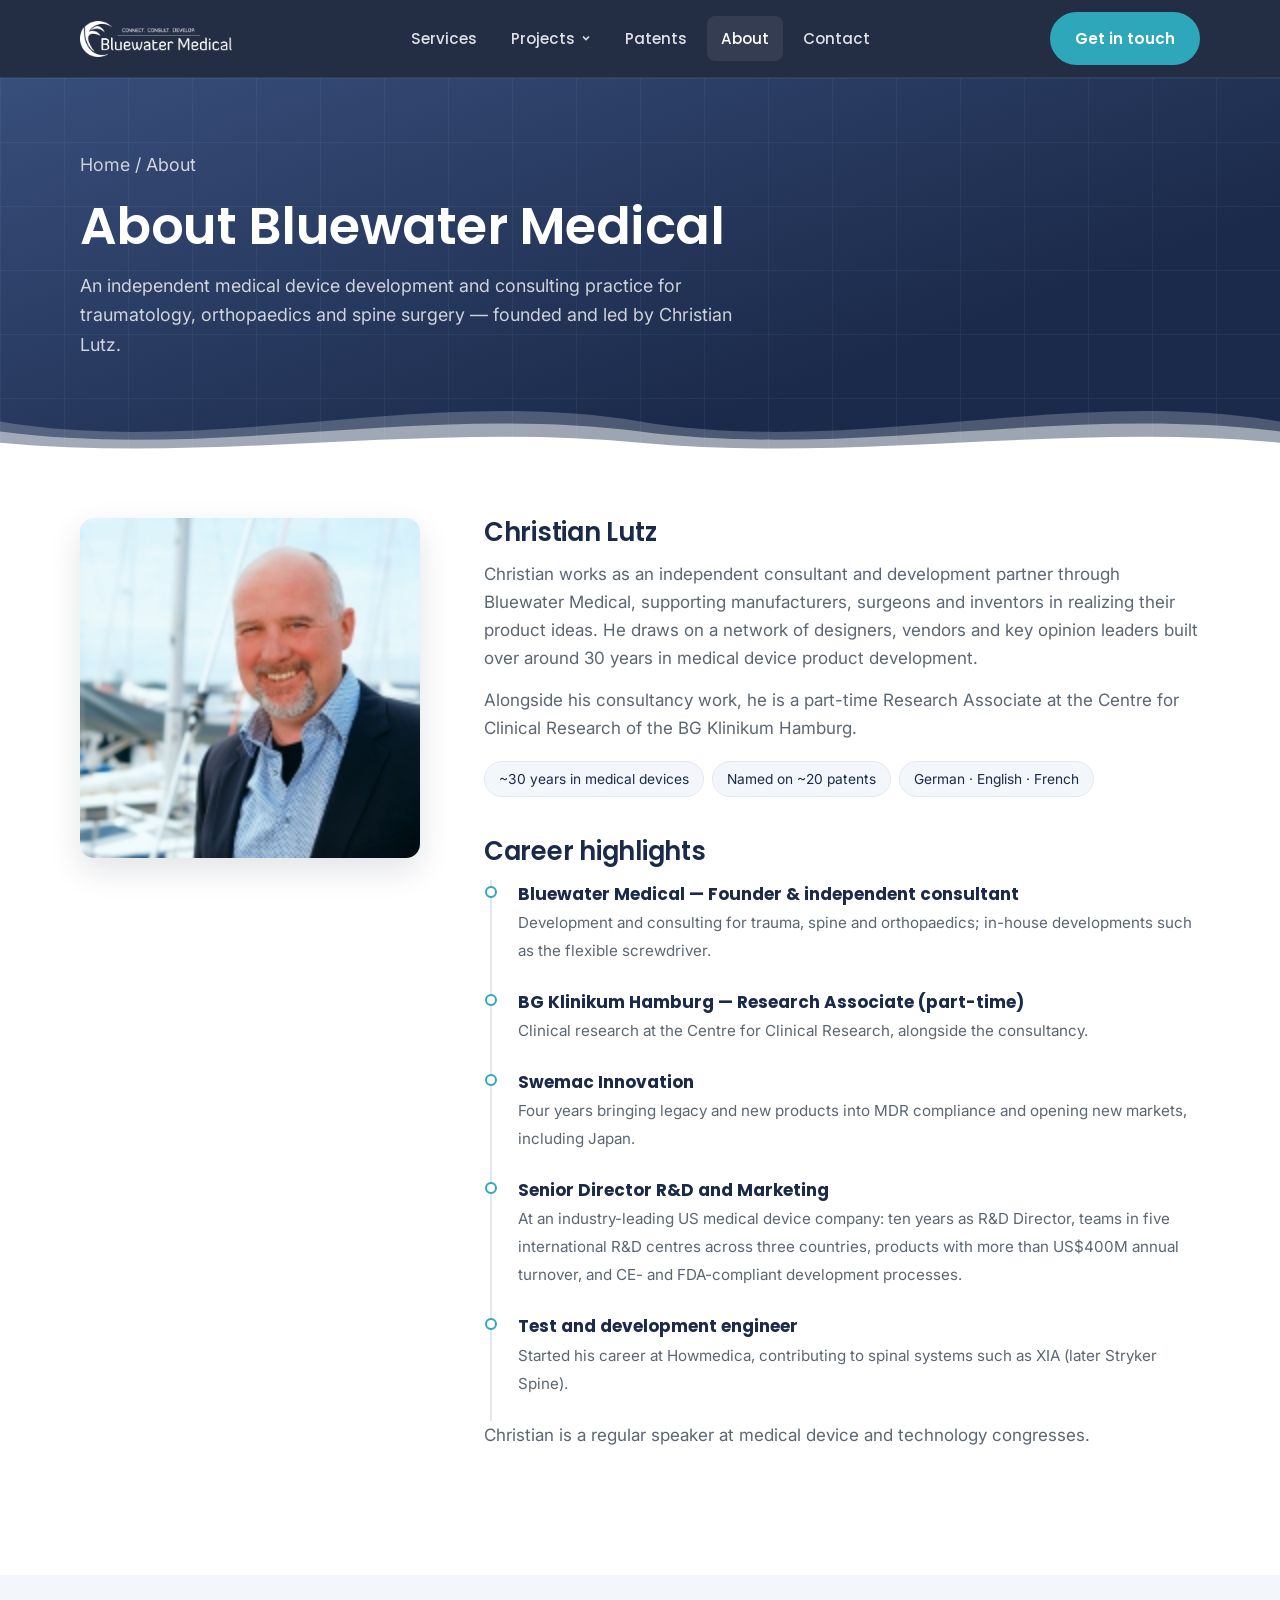
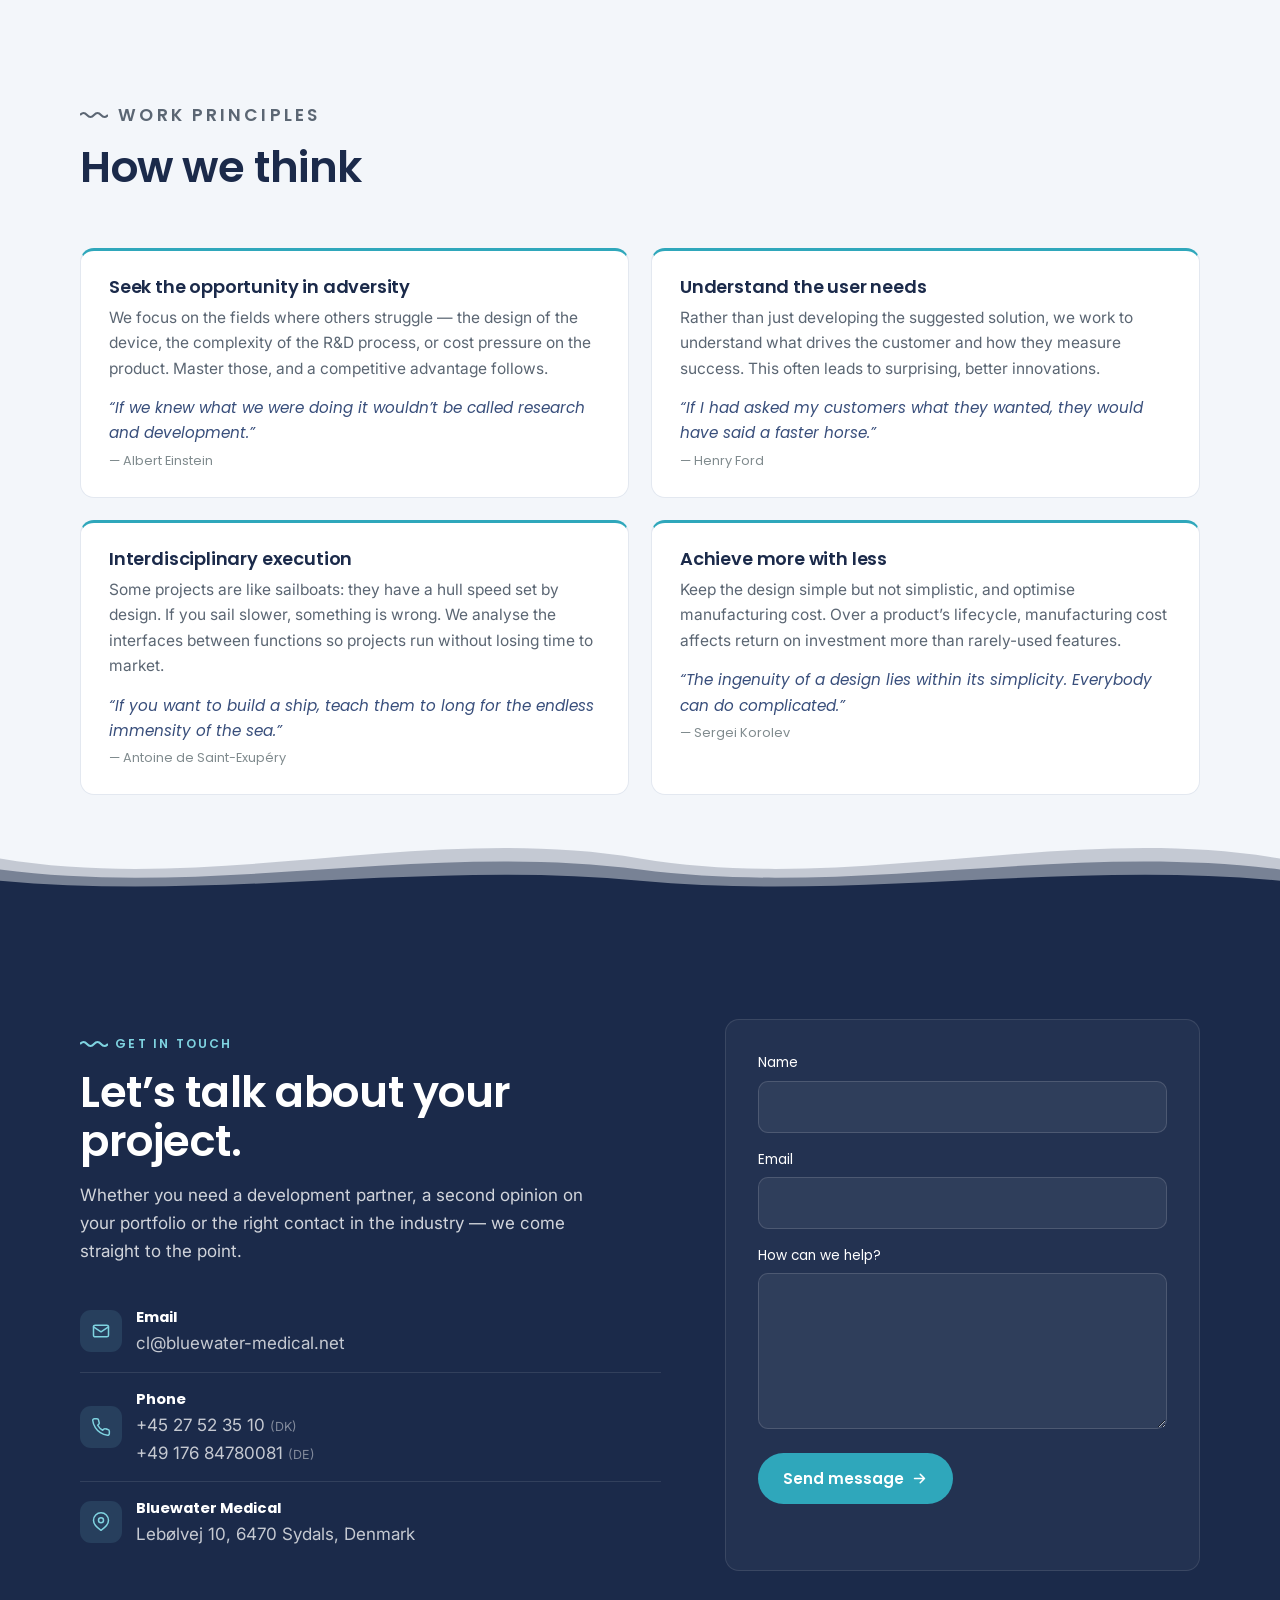
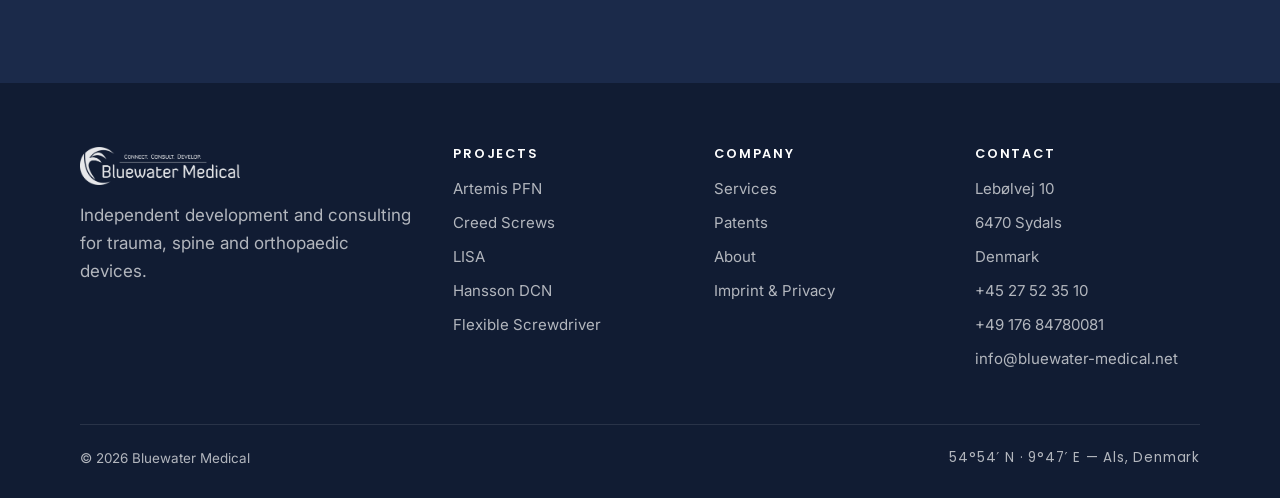
==== about/index.html @ d2732bc6 "Bluewater Medical redesign preview Co-Authored-By: Claude Opus 5.5 <noreply@anthropic.com>" ====
<!DOCTYPE html>
<html lang="en">
<head>
<meta name="robots" content="noindex, nofollow">
<meta charset="UTF-8">
<meta name="viewport" content="width=device-width, initial-scale=1">
<title>About | Bluewater Medical</title>
<meta name="description" content="About Bluewater Medical and founder Christian Lutz — around 30 years of medical device product development.">
<link rel="canonical" href="https://bluewater-medical.net/about/">
<meta property="og:title" content="About | Bluewater Medical">
<meta property="og:description" content="About Bluewater Medical and founder Christian Lutz — around 30 years of medical device product development.">
<meta property="og:type" content="website">
<link rel="icon" href="../assets/img/favicon.png" type="image/png">
<link rel="preconnect" href="https://fonts.googleapis.com">
<link rel="preconnect" href="https://fonts.gstatic.com" crossorigin>
<link href="https://fonts.googleapis.com/css2?family=Poppins:ital,wght@0,500;0,600;0,700;1,500&family=Inter:wght@400;500;600&display=swap" rel="stylesheet">
<link rel="stylesheet" href="../assets/css/styles.css">
</head>
<body>
<svg width="0" height="0" style="position:absolute" aria-hidden="true">
  <!-- Patent drawings are black ink on white paper: turn the paper transparent
       (alpha = 1 - brightness) and recolour the ink. -->
  <filter id="ink-light" color-interpolation-filters="sRGB"><feColorMatrix type="matrix" values="0 0 0 0 .86  0 0 0 0 .95  0 0 0 0 1  -.333 -.333 -.333 1 0"/></filter>
  <filter id="ink-navy" color-interpolation-filters="sRGB"><feColorMatrix type="matrix" values="0 0 0 0 .22  0 0 0 0 .31  0 0 0 0 .48  -.333 -.333 -.333 1 0"/></filter>
</svg>
<header class="site-header" id="siteHeader">
  <div class="container nav">
    <a class="brand" href="../index.html" aria-label="Bluewater Medical home"><img src="../assets/img/logo.png" alt="Bluewater Medical"></a>
    <ul class="nav-links" id="navLinks">
      <li><a href="../index.html#services">Services</a></li>
      <li class="has-dropdown"><a href="../index.html#projects">Projects <svg class="caret" viewBox="0 0 10 10" fill="none" stroke="currentColor" stroke-width="1.6"><path d="M2 3.5 5 6.5 8 3.5"/></svg></a><div class="dropdown"><a href="../projects/artemis-pfn/index.html"><b>Artemis PFN</b><span>GLW Medical</span></a><a href="../projects/creed-screws/index.html"><b>Creed Screws</b><span>GLW Medical</span></a><a href="../projects/lisa/index.html"><b>LISA</b><span>Backbone · Companion Spine</span></a><a href="../projects/hansson-dcn/index.html"><b>Hansson DCN</b><span>Swemac</span></a><a href="../projects/flexible-screwdriver/index.html"><b>Flexible Screwdriver</b><span>Bluewater Medical development</span></a></div></li>
      <li><a href="../patents/index.html">Patents</a></li>
      <li><a href="../about/index.html" class="active">About</a></li>
      <li><a href="../index.html#contact">Contact</a></li>
    </ul>
    <div class="nav-cta"><a class="btn btn--accent" href="../index.html#contact">Get in touch</a></div>
    <button class="nav-toggle" id="navToggle" aria-label="Toggle menu" aria-expanded="false"><span></span><span></span><span></span></button>
  </div>
</header>
<main>
<section class="page-hero">
  <div class="container">
    <p class="crumbs"><a href="../index.html">Home</a> / About</p>
    <h1>About Bluewater Medical</h1>
    <p>An independent medical device development and consulting practice for traumatology, orthopaedics and spine surgery — founded and led by Christian Lutz.</p>
  </div>
  <div class="waves waves--bottom" aria-hidden="true"><svg class="w1" viewBox="0 0 2880 100" preserveAspectRatio="none"><path fill="#fff" fill-opacity=".22" d="M0,45 C240,85 480,5 720,45 C960,85 1200,5 1440,45 C1680,85 1920,5 2160,45 C2400,85 2640,5 2880,45 L2880,100 L0,100 Z"/></svg><svg class="w2" viewBox="0 0 2880 100" preserveAspectRatio="none"><path fill="#fff" fill-opacity=".45" d="M0,45 C240,85 480,5 720,45 C960,85 1200,5 1440,45 C1680,85 1920,5 2160,45 C2400,85 2640,5 2880,45 L2880,100 L0,100 Z"/></svg><svg class="w3" viewBox="0 0 2880 100" preserveAspectRatio="none"><path fill="#fff" fill-opacity="1" d="M0,45 C240,85 480,5 720,45 C960,85 1200,5 1440,45 C1680,85 1920,5 2160,45 C2400,85 2640,5 2880,45 L2880,100 L0,100 Z"/></svg></div>
</section>
<section class="section" style="padding-top:48px">
  <div class="container about-grid">
    <div class="about-photo reveal"><img src="../assets/img/christian-lutz.jpg" alt="Christian Lutz"></div>
    <div class="reveal">
      <h2>Christian Lutz</h2>
      <p>Christian works as an independent consultant and development partner through Bluewater Medical, supporting manufacturers, surgeons and inventors in realizing their product ideas. He draws on a network of designers, vendors and key opinion leaders built over around 30 years in medical device product development.</p>
      <p>Alongside his consultancy work, he is a part-time Research Associate at the Centre for Clinical Research of the BG Klinikum Hamburg.</p>
      <ul class="facts"><li>~30 years in medical devices</li><li>Named on ~20 patents</li><li>German · English · French</li></ul>

      <h2>Career highlights</h2>
      <ul class="timeline">
        <li><b>Bluewater Medical — Founder &amp; independent consultant</b><span>Development and consulting for trauma, spine and orthopaedics; in-house developments such as the flexible screwdriver.</span></li>
        <li><b>BG Klinikum Hamburg — Research Associate (part-time)</b><span>Clinical research at the Centre for Clinical Research, alongside the consultancy.</span></li>
        <li><b>Swemac Innovation</b><span>Four years bringing legacy and new products into MDR compliance and opening new markets, including Japan.</span></li>
        <li><b>Senior Director R&amp;D and Marketing</b><span>At an industry-leading US medical device company: ten years as R&amp;D Director, teams in five international R&amp;D centres across three countries, products with more than US$400M annual turnover, and CE- and FDA-compliant development processes.</span></li>
        <li><b>Test and development engineer</b><span>Started his career at Howmedica, contributing to spinal systems such as XIA (later Stryker Spine).</span></li>
      </ul>
      <p>Christian is a regular speaker at medical device and technology congresses.</p>
    </div>
  </div>
</section>
<section class="section section--mist">
  <div class="container">
    <div class="section-head reveal">
      <p class="eyebrow">Work principles</p>
      <h2>How we think</h2>
    </div>
    <div class="principles"><article class="principle reveal"><h3>Seek the opportunity in adversity</h3><p>We focus on the fields where others struggle — the design of the device, the complexity of the R&amp;D process, or cost pressure on the product. Master those, and a competitive advantage follows.</p><blockquote>“If we knew what we were doing it wouldn’t be called research and development.”<cite>— Albert Einstein</cite></blockquote></article><article class="principle reveal"><h3>Understand the user needs</h3><p>Rather than just developing the suggested solution, we work to understand what drives the customer and how they measure success. This often leads to surprising, better innovations.</p><blockquote>“If I had asked my customers what they wanted, they would have said a faster horse.”<cite>— Henry Ford</cite></blockquote></article><article class="principle reveal"><h3>Interdisciplinary execution</h3><p>Some projects are like sailboats: they have a hull speed set by design. If you sail slower, something is wrong. We analyse the interfaces between functions so projects run without losing time to market.</p><blockquote>“If you want to build a ship, teach them to long for the endless immensity of the sea.”<cite>— Antoine de Saint-Exupéry</cite></blockquote></article><article class="principle reveal"><h3>Achieve more with less</h3><p>Keep the design simple but not simplistic, and optimise manufacturing cost. Over a product’s lifecycle, manufacturing cost affects return on investment more than rarely-used features.</p><blockquote>“The ingenuity of a design lies within its simplicity. Everybody can do complicated.”<cite>— Sergei Korolev</cite></blockquote></article></div>
  </div>
</section>
<section class="section section--dark" id="contact">
  <div class="waves waves--top" aria-hidden="true"><svg class="w1" viewBox="0 0 2880 100" preserveAspectRatio="none"><path fill="#1b2a4a" fill-opacity=".22" d="M0,45 C240,85 480,5 720,45 C960,85 1200,5 1440,45 C1680,85 1920,5 2160,45 C2400,85 2640,5 2880,45 L2880,100 L0,100 Z"/></svg><svg class="w2" viewBox="0 0 2880 100" preserveAspectRatio="none"><path fill="#1b2a4a" fill-opacity=".45" d="M0,45 C240,85 480,5 720,45 C960,85 1200,5 1440,45 C1680,85 1920,5 2160,45 C2400,85 2640,5 2880,45 L2880,100 L0,100 Z"/></svg><svg class="w3" viewBox="0 0 2880 100" preserveAspectRatio="none"><path fill="#1b2a4a" fill-opacity="1" d="M0,45 C240,85 480,5 720,45 C960,85 1200,5 1440,45 C1680,85 1920,5 2160,45 C2400,85 2640,5 2880,45 L2880,100 L0,100 Z"/></svg></div>
  <div class="container contact-band">
    <div class="reveal">
      <p class="eyebrow" style="color:var(--aqua-300)">Get in touch</p>
      <h2 style="font-size:clamp(1.9rem,3.4vw,2.7rem)">Let’s talk about your project.</h2>
      <p style="margin:16px 0 26px;max-width:520px">Whether you need a development partner, a second opinion on your portfolio or the right contact in the industry — we come straight to the point.</p>
      <ul class="contact-list">
        <li><span class="ic"><svg viewBox="0 0 24 24" fill="none" stroke="currentColor" stroke-width="1.8" stroke-linecap="round" stroke-linejoin="round"><rect x="3" y="5" width="18" height="14" rx="2"/><path d="m3 7 9 6 9-6"/></svg></span><div><b>Email</b><a href="mailto:cl@bluewater-medical.net">cl@bluewater-medical.net</a></div></li>
        <li><span class="ic"><svg viewBox="0 0 24 24" fill="none" stroke="currentColor" stroke-width="1.8" stroke-linecap="round" stroke-linejoin="round"><path d="M22 16.9v3a2 2 0 0 1-2.2 2 19.8 19.8 0 0 1-8.6-3.1 19.5 19.5 0 0 1-6-6A19.8 19.8 0 0 1 2.1 4.2 2 2 0 0 1 4.1 2h3a2 2 0 0 1 2 1.7c.1 1 .4 1.9.7 2.8a2 2 0 0 1-.5 2.1L8 9.9a16 16 0 0 0 6 6l1.3-1.3a2 2 0 0 1 2.1-.4c.9.3 1.8.6 2.8.7a2 2 0 0 1 1.7 2z"/></svg></span><div><b>Phone</b><a href="tel:+4527523510">+45 27 52 35 10</a> <small>(DK)</small><br><a href="tel:+4917684780081">+49 176 84780081</a> <small>(DE)</small></div></li>
        <li><span class="ic"><svg viewBox="0 0 24 24" fill="none" stroke="currentColor" stroke-width="1.8" stroke-linecap="round" stroke-linejoin="round"><path d="M21 10c0 6-9 12-9 12s-9-6-9-12a9 9 0 0 1 18 0z"/><circle cx="12" cy="10" r="3"/></svg></span><div><b>Bluewater Medical</b><span>Lebølvej 10, 6470 Sydals, Denmark</span></div></li>
      </ul>
    </div>
    <form class="contact-form reveal" action="../contact.php" method="post" data-contact-form>
      <div class="field"><label for="cf-name">Name</label><input id="cf-name" name="name" type="text" autocomplete="name" maxlength="100" required></div>
      <div class="field"><label for="cf-email">Email</label><input id="cf-email" name="email" type="email" autocomplete="email" required></div>
      <div class="field"><label for="cf-msg">How can we help?</label><textarea id="cf-msg" name="message" rows="5" maxlength="5000" required></textarea></div>
      <div class="hp" aria-hidden="true"><label for="cf-web">Website</label><input id="cf-web" name="website" type="text" tabindex="-1" autocomplete="off"></div>
      <button class="btn btn--accent" type="submit">Send message <svg viewBox="0 0 24 24" fill="none" stroke="currentColor" stroke-width="2.2" stroke-linecap="round" stroke-linejoin="round"><path d="M5 12h14M13 6l6 6-6 6"/></svg></button>
      <p class="form-status" role="status" aria-live="polite"></p>
    </form>
  </div>
</section>
</main>
<footer class="site-footer">
  <div class="container">
    <div class="footer-grid">
      <div><img src="../assets/img/logo.png" alt="Bluewater Medical"><p>Independent development and consulting for trauma, spine and orthopaedic devices.</p></div>
      <div><h4>Projects</h4><ul><li><a href="../projects/artemis-pfn/index.html">Artemis PFN</a></li><li><a href="../projects/creed-screws/index.html">Creed Screws</a></li><li><a href="../projects/lisa/index.html">LISA</a></li><li><a href="../projects/hansson-dcn/index.html">Hansson DCN</a></li><li><a href="../projects/flexible-screwdriver/index.html">Flexible Screwdriver</a></li></ul></div>
      <div><h4>Company</h4><ul><li><a href="../index.html#services">Services</a></li><li><a href="../patents/index.html">Patents</a></li><li><a href="../about/index.html">About</a></li><li><a href="../imprint/index.html">Imprint &amp; Privacy</a></li></ul></div>
      <div><h4>Contact</h4><ul><li>Lebølvej 10</li><li>6470 Sydals</li><li>Denmark</li><li><a href="tel:+4527523510">+45 27 52 35 10</a></li><li><a href="tel:+4917684780081">+49 176 84780081</a></li><li><a href="mailto:info@bluewater-medical.net">info@bluewater-medical.net</a></li></ul></div>
    </div>
    <div class="footer-bottom"><span>© <span class="js-year">2026</span> Bluewater Medical</span><span class="coords">54°54′ N · 9°47′ E — Als, Denmark</span></div>
  </div>
</footer>
<script src="../assets/js/main.js"></script>
</body>
</html>
---- assets/css/styles.css ----
/* ==========================================================================
   Bluewater Medical — stylesheet
   Brand navy #384e7b + slate #808b8e (from the logo), maritime aqua accent.
   Patent drawings are shown "blueprint" style (white lines on navy grid).
   ========================================================================== */

:root {
  --navy:     #384e7b;
  --navy-700: #2d3f66;
  --navy-800: #22325a;
  --navy-900: #1b2a4a;
  --navy-950: #111c33;
  --aqua:     #2fa7bb;
  --aqua-300: #7fd3e0;
  --slate:    #808b8e;
  --ink:      #16202e;
  --muted:    #5b6673;
  --line:     #e3e8f0;
  --mist:     #f3f6fa;
  --white:    #fff;

  --font-display: "Poppins", "Segoe UI", system-ui, sans-serif;
  --font-text:    "Inter", "Segoe UI", system-ui, sans-serif;

  --maxw: 1200px;
  --gutter: clamp(16px, 4vw, 40px);
  --header-h: 78px;
  --radius: 14px;
  --shadow-sm: 0 1px 2px rgba(17,28,51,.06), 0 2px 8px rgba(17,28,51,.05);
  --shadow:    0 12px 32px rgba(17,28,51,.12);
  --ease: cubic-bezier(.22,.61,.36,1);
}

/* ------------------------------------------------------------------ base */
*, *::before, *::after { box-sizing: border-box; }
* { margin: 0; }
html { scroll-behavior: smooth; scroll-padding-top: var(--header-h); -webkit-text-size-adjust: 100%; }
body { font-family: var(--font-text); color: var(--ink); background: var(--white); line-height: 1.65; font-size: 17px; -webkit-font-smoothing: antialiased; }
img { max-width: 100%; display: block; }
a { color: var(--navy); text-decoration: none; }
h1, h2, h3, h4 { font-family: var(--font-display); line-height: 1.12; font-weight: 600; color: var(--navy-900); letter-spacing: -.01em; }
ul { padding: 0; list-style: none; }
:focus-visible { outline: 3px solid var(--aqua); outline-offset: 2px; border-radius: 6px; }

.container { width: 100%; max-width: var(--maxw); margin-inline: auto; padding-inline: var(--gutter); }
.section { padding: clamp(64px, 9vw, 112px) 0; }
.section--mist { background: var(--mist); }
.section--dark { position: relative; background: var(--navy-900); color: rgba(255,255,255,.8); }
.section--dark h2, .section--dark h3 { color: #fff; }
.eyebrow { font-family: var(--font-display); font-weight: 600; font-size: .76rem; letter-spacing: .18em; text-transform: uppercase; color: var(--aqua); display: inline-flex; align-items: center; gap: .6em; margin-bottom: 14px; }
.eyebrow::before { /* small wave mark */
  content: ""; width: 28px; height: 8px; background: currentColor;
  -webkit-mask: url("data:image/svg+xml,%3Csvg xmlns='http://www.w3.org/2000/svg' viewBox='0 0 28 8'%3E%3Cpath d='M0 4 Q3.5 0 7 4 T14 4 T21 4 T28 4' fill='none' stroke='black' stroke-width='2'/%3E%3C/svg%3E") no-repeat center / contain;
          mask: url("data:image/svg+xml,%3Csvg xmlns='http://www.w3.org/2000/svg' viewBox='0 0 28 8'%3E%3Cpath d='M0 4 Q3.5 0 7 4 T14 4 T21 4 T28 4' fill='none' stroke='black' stroke-width='2'/%3E%3C/svg%3E") no-repeat center / contain;
}
.section-head { max-width: 720px; margin-bottom: clamp(32px, 5vw, 56px); }
.section-head h2 { font-size: clamp(1.9rem, 3.4vw, 2.7rem); }
.section-head p { color: var(--muted); font-size: 1.08rem; margin-top: 14px; }
.section--dark .section-head p { color: rgba(255,255,255,.72); }
.center { text-align: center; margin-inline: auto; }
.center .eyebrow { justify-content: center; }

/* --------------------------------------------------------------- buttons */
.btn { display: inline-flex; align-items: center; gap: .5em; font-family: var(--font-display); font-weight: 600; font-size: .95rem; padding: 13px 24px; border-radius: 999px; border: 1.5px solid transparent; background: var(--navy); color: #fff; cursor: pointer; transition: transform .25s var(--ease), box-shadow .25s var(--ease), background .25s, border-color .25s, color .25s; white-space: nowrap; }
.btn:hover { transform: translateY(-2px); box-shadow: var(--shadow); }
.btn svg { width: 17px; height: 17px; }
.btn--accent { background: var(--aqua); }
.btn--ghost { background: transparent; border-color: rgba(255,255,255,.45); }
.btn--ghost:hover { background: rgba(255,255,255,.1); border-color: #fff; }
.btn--outline { background: transparent; color: var(--navy); border-color: var(--navy); }
.btn--outline:hover { background: var(--navy); color: #fff; }
.link-arrow { font-family: var(--font-display); font-weight: 600; display: inline-flex; align-items: center; gap: .4em; color: var(--aqua); }
.link-arrow::after { content: "→"; transition: transform .25s var(--ease); }
.link-arrow:hover::after { transform: translateX(4px); }

/* ---------------------------------------------------------------- header */
.site-header { position: fixed; inset: 0 0 auto 0; z-index: 50; height: var(--header-h); background: rgba(17,28,51,.92); backdrop-filter: blur(12px); border-bottom: 1px solid rgba(255,255,255,.08); }
.nav { height: 100%; display: flex; align-items: center; justify-content: space-between; gap: 24px; }
.brand img { height: 36px; width: auto; filter: brightness(0) invert(1); }
.nav-links { display: flex; align-items: center; gap: 6px; }
.nav-links > li { position: relative; }
.nav-links > li > a { display: inline-flex; align-items: center; gap: 6px; padding: 10px 14px; font-family: var(--font-display); font-weight: 500; font-size: .95rem; color: rgba(255,255,255,.86); border-radius: 8px; transition: color .2s, background .2s; }
.nav-links > li > a:hover, .nav-links > li > a.active { color: #fff; background: rgba(255,255,255,.08); }
.nav-links .caret { width: 10px; height: 10px; transition: transform .2s; }
.dropdown { position: absolute; top: calc(100% + 8px); left: 0; min-width: 300px; background: #fff; border-radius: 12px; box-shadow: var(--shadow); padding: 8px; opacity: 0; visibility: hidden; transform: translateY(6px); transition: .2s var(--ease); }
.has-dropdown:hover .dropdown, .has-dropdown:focus-within .dropdown { opacity: 1; visibility: visible; transform: none; }
.has-dropdown:hover .caret { transform: rotate(180deg); }
.dropdown a { display: block; padding: 10px 14px; border-radius: 8px; color: var(--navy-900); }
.dropdown a:hover { background: var(--mist); }
.dropdown a b { display: block; font-family: var(--font-display); font-weight: 600; font-size: .95rem; }
.dropdown a span { font-size: .8rem; color: var(--slate); }
.nav-toggle { display: none; background: none; border: 0; padding: 8px; cursor: pointer; }
.nav-toggle span { display: block; width: 24px; height: 2px; background: #fff; margin: 5px 0; border-radius: 2px; }
main { padding-top: var(--header-h); }

/* ------------------------------------------------------- blueprint figure */
.blueprint {
  position: relative; border-radius: var(--radius); overflow: hidden;
  background-color: var(--navy-900);
  background-image:
    linear-gradient(rgba(127,211,224,.09) 1px, transparent 1px),
    linear-gradient(90deg, rgba(127,211,224,.09) 1px, transparent 1px),
    linear-gradient(rgba(127,211,224,.04) 1px, transparent 1px),
    linear-gradient(90deg, rgba(127,211,224,.04) 1px, transparent 1px);
  background-size: 60px 60px, 60px 60px, 12px 12px, 12px 12px;
  display: grid; place-items: center; padding: 36px;
  border: 1px solid rgba(127,211,224,.18);
}
.blueprint img { width: 100%; max-height: 260px; object-fit: contain; filter: url(#ink-light); }
.blueprint figcaption { position: absolute; left: 18px; bottom: 14px; right: 18px; font-family: var(--font-display); font-size: .74rem; letter-spacing: .08em; text-transform: uppercase; color: var(--aqua-300); display: flex; justify-content: space-between; gap: 10px; }
.blueprint figcaption span:last-child { color: rgba(255,255,255,.5); }
.blueprint--light { background-color: #fff; background-image: linear-gradient(rgba(56,78,123,.07) 1px, transparent 1px), linear-gradient(90deg, rgba(56,78,123,.07) 1px, transparent 1px); background-size: 24px 24px; border-color: var(--line); }
.blueprint--light img { filter: url(#ink-navy); }
.blueprint--light figcaption { color: var(--navy); }
.blueprint--light figcaption span:last-child { color: var(--slate); }

/* ------------------------------------------------------------------- hero */
.hero { position: relative; overflow: hidden; color: #fff; background: radial-gradient(900px 500px at 85% 10%, rgba(47,167,187,.35), transparent 60%), linear-gradient(160deg, var(--navy) 0%, var(--navy-900) 60%, var(--navy-950) 100%); }
.hero::before { content: ""; position: absolute; inset: 0; background-image: linear-gradient(rgba(127,211,224,.07) 1px, transparent 1px), linear-gradient(90deg, rgba(127,211,224,.07) 1px, transparent 1px); background-size: 64px 64px; mask-image: linear-gradient(100deg, transparent 20%, #000 75%); }
.hero-grid { position: relative; z-index: 2; display: grid; grid-template-columns: 1.1fr .9fr; gap: 40px; align-items: center; min-height: min(72vh, 660px); padding-block: 56px 110px; }
.hero h1 { color: #fff; font-size: clamp(2.3rem, 5vw, 3.9rem); font-weight: 700; line-height: 1.06; }
.hero h1 em { font-style: normal; color: var(--aqua-300); }
.hero p.lead { margin-top: 22px; font-size: clamp(1.08rem, 1.7vw, 1.25rem); color: rgba(255,255,255,.8); max-width: 560px; }
.hero-actions { margin-top: 34px; display: flex; flex-wrap: wrap; gap: 12px; }
.hero-focus { margin-top: 44px; display: flex; flex-wrap: wrap; gap: 10px; }
.hero-focus li { font-family: var(--font-display); font-size: .82rem; letter-spacing: .06em; padding: 7px 14px; border: 1px solid rgba(255,255,255,.22); border-radius: 999px; color: rgba(255,255,255,.85); }
/* hero "drawing sheet": one large figure over two small ones, no overlap */
.hero-sheet { display: grid; grid-template-columns: 1fr 1fr; gap: 14px; }
.hero-sheet .blueprint { background-color: rgba(17,28,51,.55); padding: 22px 22px 44px; aspect-ratio: 4 / 3; }
.hero-sheet .blueprint:first-child { grid-column: 1 / -1; aspect-ratio: 16 / 8; }
.hero-sheet .blueprint img { position: absolute; top: 18px; left: 18px; width: calc(100% - 36px); height: calc(100% - 56px); max-height: none; object-fit: contain; }
.hero-sheet .blueprint figcaption { font-size: .66rem; }

/* animated waves: three layers drifting at different speeds */
.waves { position: absolute; left: 0; right: 0; height: 90px; overflow: hidden; pointer-events: none; z-index: 3; }
.waves--bottom { bottom: -1px; }
.waves--top { top: -89px; }
.waves svg { position: absolute; left: 0; bottom: 0; width: 200%; animation: wave-drift linear infinite; }
.waves .w1 { height: 100%; animation-duration: 28s; }
.waves .w2 { height: 78%; animation-duration: 19s; animation-direction: reverse; }
.waves .w3 { height: 56%; animation-duration: 13s; }
@keyframes wave-drift { from { transform: translateX(0); } to { transform: translateX(-50%); } }

/* page hero (subpages) */
.page-hero { position: relative; color: #fff; background: linear-gradient(160deg, var(--navy) 0%, var(--navy-900) 70%); overflow: hidden; }
.page-hero::before { content: ""; position: absolute; inset: 0; background-image: linear-gradient(rgba(127,211,224,.07) 1px, transparent 1px), linear-gradient(90deg, rgba(127,211,224,.07) 1px, transparent 1px); background-size: 64px 64px; }
.page-hero .container { position: relative; z-index: 2; padding-top: 56px; padding-bottom: 110px; }
.page-hero h1 { color: #fff; font-size: clamp(2rem, 4.4vw, 3.2rem); max-width: 820px; }
.page-hero p { color: rgba(255,255,255,.78); font-size: 1.12rem; max-width: 680px; margin-top: 16px; }
.crumbs { font-size: .85rem; color: rgba(255,255,255,.6); margin-bottom: 18px; }
.crumbs a { color: rgba(255,255,255,.75); }
.crumbs a:hover { color: #fff; }
.tag { display: inline-block; font-family: var(--font-display); font-weight: 600; font-size: .72rem; letter-spacing: .1em; text-transform: uppercase; color: var(--aqua); background: rgba(47,167,187,.12); padding: 5px 11px; border-radius: 999px; margin-bottom: 14px; }
.page-hero .tag { color: var(--aqua-300); background: rgba(127,211,224,.12); }

/* --------------------------------------------------------------- services */
.services { display: grid; grid-template-columns: repeat(3, 1fr); gap: 0; border: 1px solid var(--line); border-radius: var(--radius); overflow: hidden; background: #fff; }
.service { padding: 36px 32px; border-right: 1px solid var(--line); }
.service:last-child { border-right: 0; }
.service .num { font-family: var(--font-display); font-weight: 600; color: var(--aqua); font-size: .85rem; letter-spacing: .1em; }
.service h3 { font-size: 1.35rem; margin: 10px 0; }
.service p { color: var(--muted); font-size: .98rem; }

/* ------------------------------------------------------- project bands */
.band { padding: clamp(56px, 8vw, 96px) 0; }
.band:nth-child(even) { background: var(--mist); }
.band-grid { display: grid; grid-template-columns: 1fr 1fr; gap: clamp(32px, 6vw, 80px); align-items: center; }
.band:nth-child(even) .band-grid > :last-child { order: -1; }
.band h2 { font-size: clamp(1.7rem, 3vw, 2.4rem); margin-bottom: 14px; }
.band p { color: var(--muted); margin-bottom: 18px; }
.band ul.ticks { margin: 0 0 26px; }
.band .blueprint { aspect-ratio: 4 / 3; }

ul.ticks { display: grid; gap: 10px; }
ul.ticks li { position: relative; padding-left: 28px; }
ul.ticks li::before { content: ""; position: absolute; left: 2px; top: .45em; width: 13px; height: 7px; border-left: 2px solid var(--aqua); border-bottom: 2px solid var(--aqua); transform: rotate(-45deg); }

/* ------------------------------------------------------------- quote band */
.quote-band { position: relative; text-align: center; }
.quote-band blockquote { font-family: var(--font-display); font-weight: 500; font-size: clamp(1.4rem, 2.8vw, 2.1rem); line-height: 1.35; color: #fff; max-width: 880px; margin-inline: auto; }
.quote-band cite { display: block; margin-top: 18px; font-style: normal; color: var(--aqua-300); font-family: var(--font-display); letter-spacing: .06em; font-size: .9rem; }

/* ---------------------------------------------------------------- patents */
.patent-teaser { display: grid; grid-template-columns: repeat(4, 1fr); gap: 16px; }
.patent-teaser .blueprint { aspect-ratio: 1; padding: 22px 22px 44px; }
.patent-teaser .blueprint img { max-height: 150px; }
.field-group { margin-bottom: 56px; }
.field-group > h2 { font-size: 1.5rem; margin-bottom: 22px; display: flex; align-items: center; gap: 14px; }
.field-group > h2::after { content: ""; flex: 1; height: 1px; background: var(--line); }
.patent-list { display: grid; grid-template-columns: repeat(2, 1fr); gap: 22px; }
.patent-card { display: grid; grid-template-columns: 220px 1fr; background: #fff; border: 1px solid var(--line); border-radius: var(--radius); overflow: hidden; box-shadow: var(--shadow-sm); }
.patent-card .blueprint { border-radius: 0; border: 0; padding: 18px; }
.patent-card .blueprint img { max-height: 150px; }
.patent-card .body { padding: 22px 24px; }
.patent-card .no { font-family: var(--font-display); font-size: .78rem; letter-spacing: .06em; color: var(--aqua); font-weight: 600; }
.patent-card h3 { font-size: 1.08rem; margin: 6px 0 8px; }
.patent-card p { color: var(--muted); font-size: .93rem; }
.patent-card--text { grid-template-columns: 1fr; }

/* ------------------------------------------------------------ project page */
.detail-grid { display: grid; grid-template-columns: 1.15fr .85fr; gap: clamp(32px, 5vw, 64px); align-items: start; }
.detail-grid h2 { font-size: 1.6rem; margin: 0 0 14px; }
.detail-grid h2:not(:first-child) { margin-top: 40px; }
.detail-grid p { color: var(--muted); margin-bottom: 14px; }
.aside-card { background: #fff; border: 1px solid var(--line); border-radius: var(--radius); padding: 26px; box-shadow: var(--shadow-sm); margin-top: 22px; }
.aside-card h3 { font-size: 1rem; margin-bottom: 10px; }
.aside-card p { font-size: .93rem; color: var(--muted); margin-bottom: 14px; }
.sticky { position: sticky; top: calc(var(--header-h) + 24px); }
.pager { display: flex; justify-content: space-between; gap: 16px; border-top: 1px solid var(--line); margin-top: 56px; padding-top: 28px; }
.pager a { font-family: var(--font-display); font-weight: 600; }
.pager small { display: block; font-family: var(--font-text); font-weight: 400; color: var(--slate); font-size: .8rem; }

/* ---------------------------------------------------------------- about */
.about-grid { display: grid; grid-template-columns: 340px 1fr; gap: clamp(32px, 5vw, 64px); align-items: start; }
.about-photo img { border-radius: var(--radius); box-shadow: var(--shadow); width: 100%; }
.about-grid h2 { font-size: 1.6rem; margin: 0 0 14px; }
.about-grid h2:not(:first-child) { margin-top: 40px; }
.about-grid p { color: var(--muted); margin-bottom: 14px; }
.timeline { border-left: 2px solid var(--line); margin-left: 6px; }
.timeline li { position: relative; padding: 0 0 24px 26px; }
.timeline li::before { content: ""; position: absolute; left: -7px; top: 6px; width: 12px; height: 12px; border-radius: 50%; background: #fff; border: 2px solid var(--aqua); }
.timeline b { font-family: var(--font-display); color: var(--navy-900); display: block; }
.timeline span { color: var(--muted); font-size: .95rem; }
.facts { display: flex; flex-wrap: wrap; gap: 8px; margin-top: 18px; }
.facts li { background: var(--mist); border: 1px solid var(--line); border-radius: 999px; padding: 6px 14px; font-size: .86rem; color: var(--navy-900); }
.principles { display: grid; grid-template-columns: repeat(2, 1fr); gap: 22px; }
.principle { background: #fff; border: 1px solid var(--line); border-top: 3px solid var(--aqua); border-radius: var(--radius); padding: 26px 28px; }
.principle h3 { font-size: 1.12rem; margin-bottom: 8px; }
.principle p { color: var(--muted); font-size: .97rem; }
.principle blockquote { margin-top: 14px; font-family: var(--font-display); font-style: italic; color: var(--navy); font-size: .95rem; }
.principle cite { display: block; font-style: normal; color: var(--slate); font-size: .8rem; margin-top: 4px; }

/* -------------------------------------------------------------- about teaser */
.teaser { display: grid; grid-template-columns: 280px 1fr; gap: clamp(28px, 5vw, 56px); align-items: center; }
.teaser img { border-radius: var(--radius); box-shadow: var(--shadow); }
.teaser h2 { font-size: clamp(1.6rem, 3vw, 2.2rem); margin-bottom: 14px; }
.teaser p { color: var(--muted); margin-bottom: 20px; }

/* --------------------------------------------------------------- contact */
.contact-band { display: grid; grid-template-columns: 1.1fr .9fr; gap: clamp(32px, 5vw, 64px); align-items: center; }
.contact-list li { display: flex; gap: 14px; align-items: center; padding: 14px 0; border-bottom: 1px solid rgba(255,255,255,.1); }
.contact-list li:last-child { border-bottom: 0; }
.contact-list .ic { flex: 0 0 42px; height: 42px; border-radius: 11px; display: grid; place-items: center; background: rgba(127,211,224,.12); color: var(--aqua-300); }
.contact-list .ic svg { width: 20px; height: 20px; }
.contact-list b { display: block; color: #fff; font-family: var(--font-display); font-size: .92rem; }
.contact-list a, .contact-list span { color: rgba(255,255,255,.75); }
.contact-list a:hover { color: var(--aqua-300); }
.contact-list small { color: rgba(255,255,255,.45); font-size: .78rem; }
.contact-form { background: rgba(255,255,255,.04); border: 1px solid rgba(255,255,255,.1); border-radius: var(--radius); padding: clamp(22px, 3vw, 32px); }
.contact-form .field { margin-bottom: 16px; }
.contact-form label { display: block; font-family: var(--font-display); font-size: .85rem; color: #fff; margin-bottom: 6px; }
.contact-form input, .contact-form textarea { width: 100%; font: inherit; font-size: .98rem; color: #fff; background: rgba(255,255,255,.06); border: 1.5px solid rgba(255,255,255,.14); border-radius: 10px; padding: 12px 14px; transition: border-color .2s, background .2s; }
.contact-form input:focus, .contact-form textarea:focus { outline: none; border-color: var(--aqua); background: rgba(255,255,255,.1); }
.contact-form textarea { resize: vertical; }
.contact-form .hp { position: absolute; left: -9999px; width: 1px; height: 1px; overflow: hidden; }
.contact-form button[disabled] { opacity: .6; cursor: wait; transform: none; }
.form-status { margin-top: 14px; font-size: .92rem; min-height: 1.4em; }
.form-status.ok { color: var(--aqua-300); }
.form-status.err { color: #ffb4a8; }
.coords { font-family: var(--font-display); letter-spacing: .06em; }

/* ------------------------------------------------------------------ legal */
.legal { max-width: 820px; }
.legal h2 { font-size: 1.3rem; margin: 36px 0 12px; }
.legal p { color: var(--muted); margin-bottom: 14px; }
.legal .box { background: var(--mist); border: 1px solid var(--line); border-radius: var(--radius); padding: 22px 26px; }
.legal .box p { margin: 0; color: var(--ink); }

/* ---------------------------------------------------------------- footer */
.site-footer { background: var(--navy-950); color: rgba(255,255,255,.68); padding: 64px 0 28px; }
.footer-grid { display: grid; grid-template-columns: 1.5fr 1fr 1fr 1fr; gap: 36px; }
.site-footer img { height: 38px; filter: brightness(0) invert(1); opacity: .9; margin-bottom: 16px; }
.site-footer h4 { color: #fff; font-size: .8rem; letter-spacing: .14em; text-transform: uppercase; margin-bottom: 16px; }
.site-footer li { margin-bottom: 9px; font-size: .94rem; }
.site-footer a { color: rgba(255,255,255,.68); }
.site-footer a:hover { color: var(--aqua-300); }
.footer-bottom { margin-top: 44px; padding-top: 22px; border-top: 1px solid rgba(255,255,255,.1); display: flex; flex-wrap: wrap; justify-content: space-between; gap: 10px; font-size: .84rem; }

/* ----------------------------------------------------------------- reveal */
.reveal { opacity: 0; transform: translateY(22px); transition: opacity .7s var(--ease), transform .7s var(--ease); }
.reveal.in { opacity: 1; transform: none; }
@media (prefers-reduced-motion: reduce) { .reveal { opacity: 1; transform: none; transition: none; } .waves svg { animation: none; } html { scroll-behavior: auto; } }

/* ------------------------------------------------------------- responsive */
@media (max-width: 980px) {
  .hero-grid, .band-grid, .detail-grid, .about-grid, .teaser, .contact-band { grid-template-columns: 1fr; }
  .band:nth-child(even) .band-grid > :last-child { order: 0; }
  .services { grid-template-columns: 1fr; }
  .service { border-right: 0; border-bottom: 1px solid var(--line); }
  .service:last-child { border-bottom: 0; }
  .patent-list, .principles { grid-template-columns: 1fr; }
  .patent-teaser { grid-template-columns: repeat(2, 1fr); }
  .footer-grid { grid-template-columns: 1fr 1fr; }
  .about-photo, .teaser img { max-width: 320px; }
  .sticky { position: static; }
}
@media (max-width: 820px) {
  .nav-links { display: none; }
  .nav-toggle { display: block; }
  .site-header.open .nav-links { display: flex; flex-direction: column; align-items: stretch; position: absolute; top: var(--header-h); left: 0; right: 0; background: var(--navy-950); padding: 8px var(--gutter) 18px; max-height: calc(100vh - var(--header-h)); overflow-y: auto; }
  .site-header.open .nav-links > li > a { padding: 14px 4px; }
  .dropdown { position: static; opacity: 1; visibility: visible; transform: none; background: transparent; box-shadow: none; padding: 0 0 6px 12px; min-width: 0; }
  .dropdown a { color: rgba(255,255,255,.75); padding: 8px 4px; }
  .dropdown a:hover { background: transparent; color: #fff; }
  .dropdown a span { display: none; }
  .nav-cta { display: none; }
  .hero-sheet .blueprint:not(:first-child) { display: none; }
  .hero-grid { min-height: 0; }
  .waves { height: 60px; }
  .waves--top { top: -59px; }
}
@media (max-width: 560px) {
  .patent-card { grid-template-columns: 1fr; }
  .footer-grid { grid-template-columns: 1fr; }
  .patent-teaser { grid-template-columns: 1fr 1fr; gap: 10px; }
}
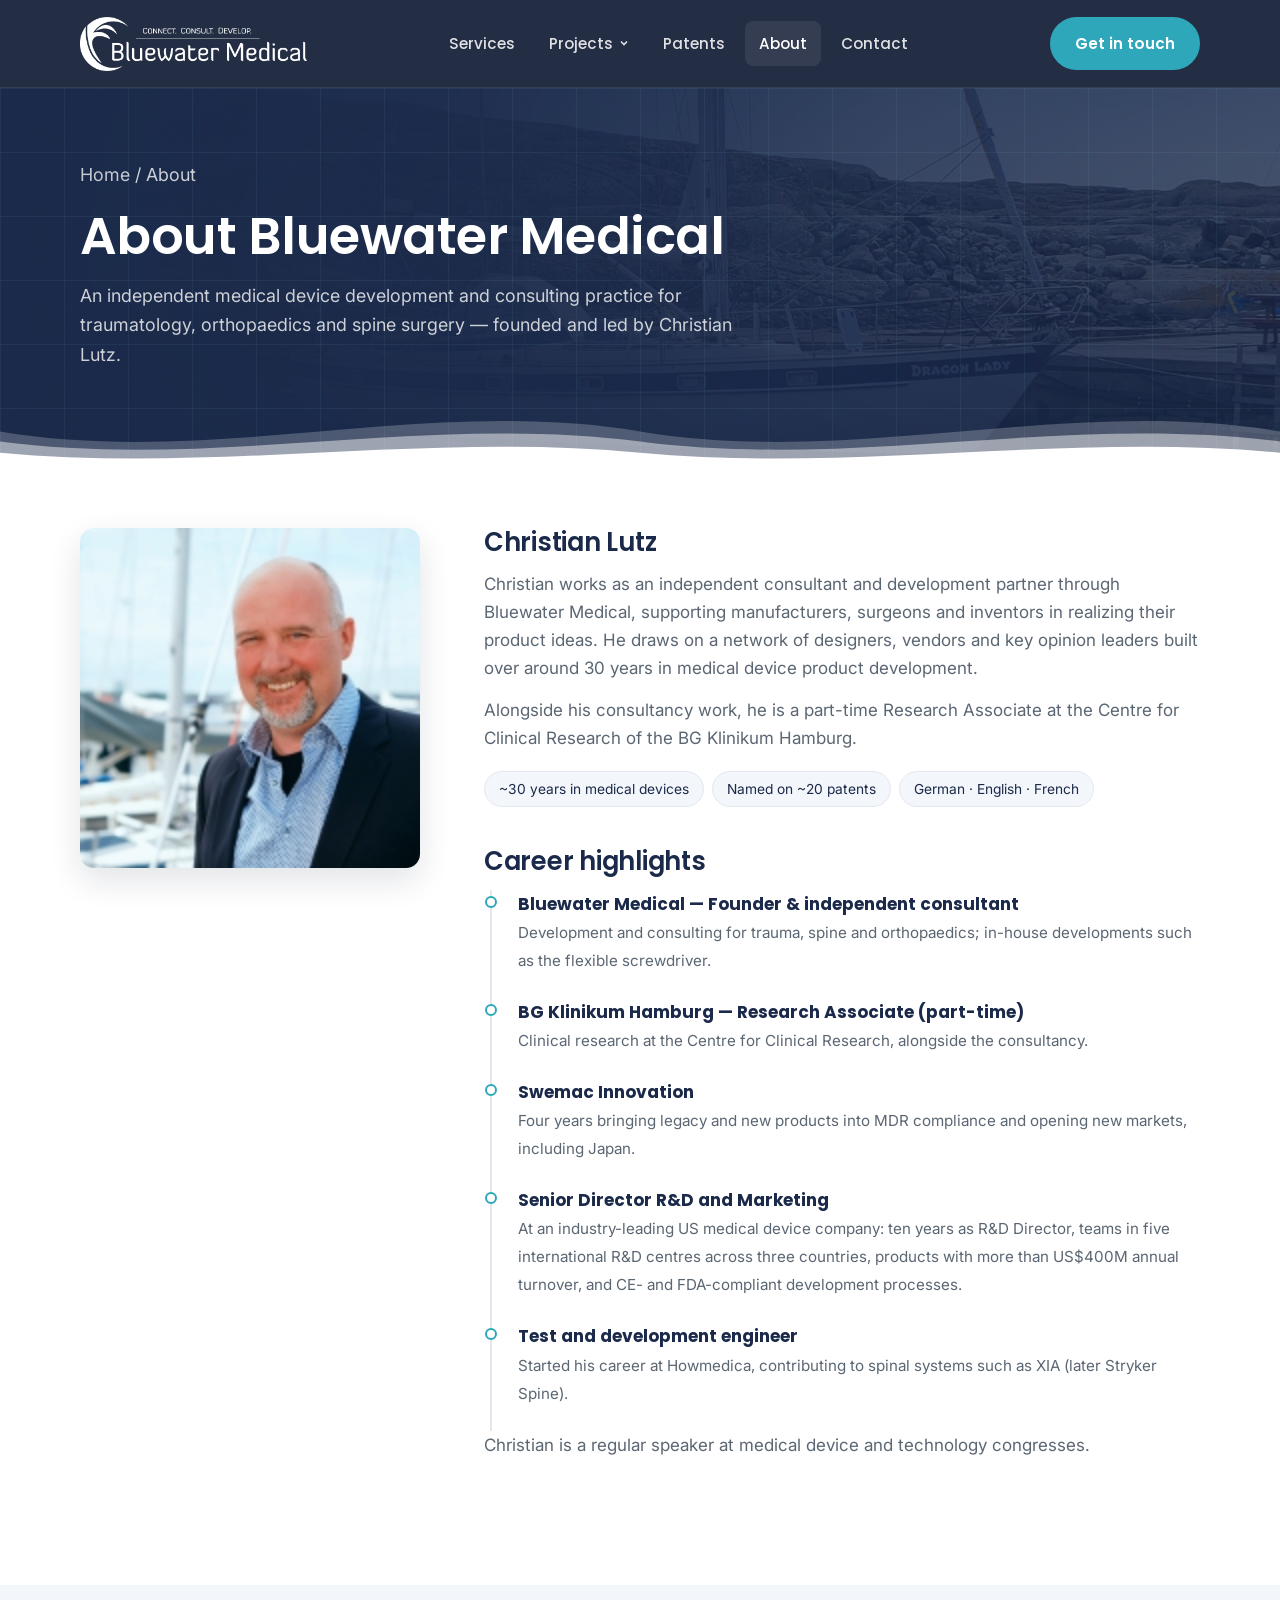
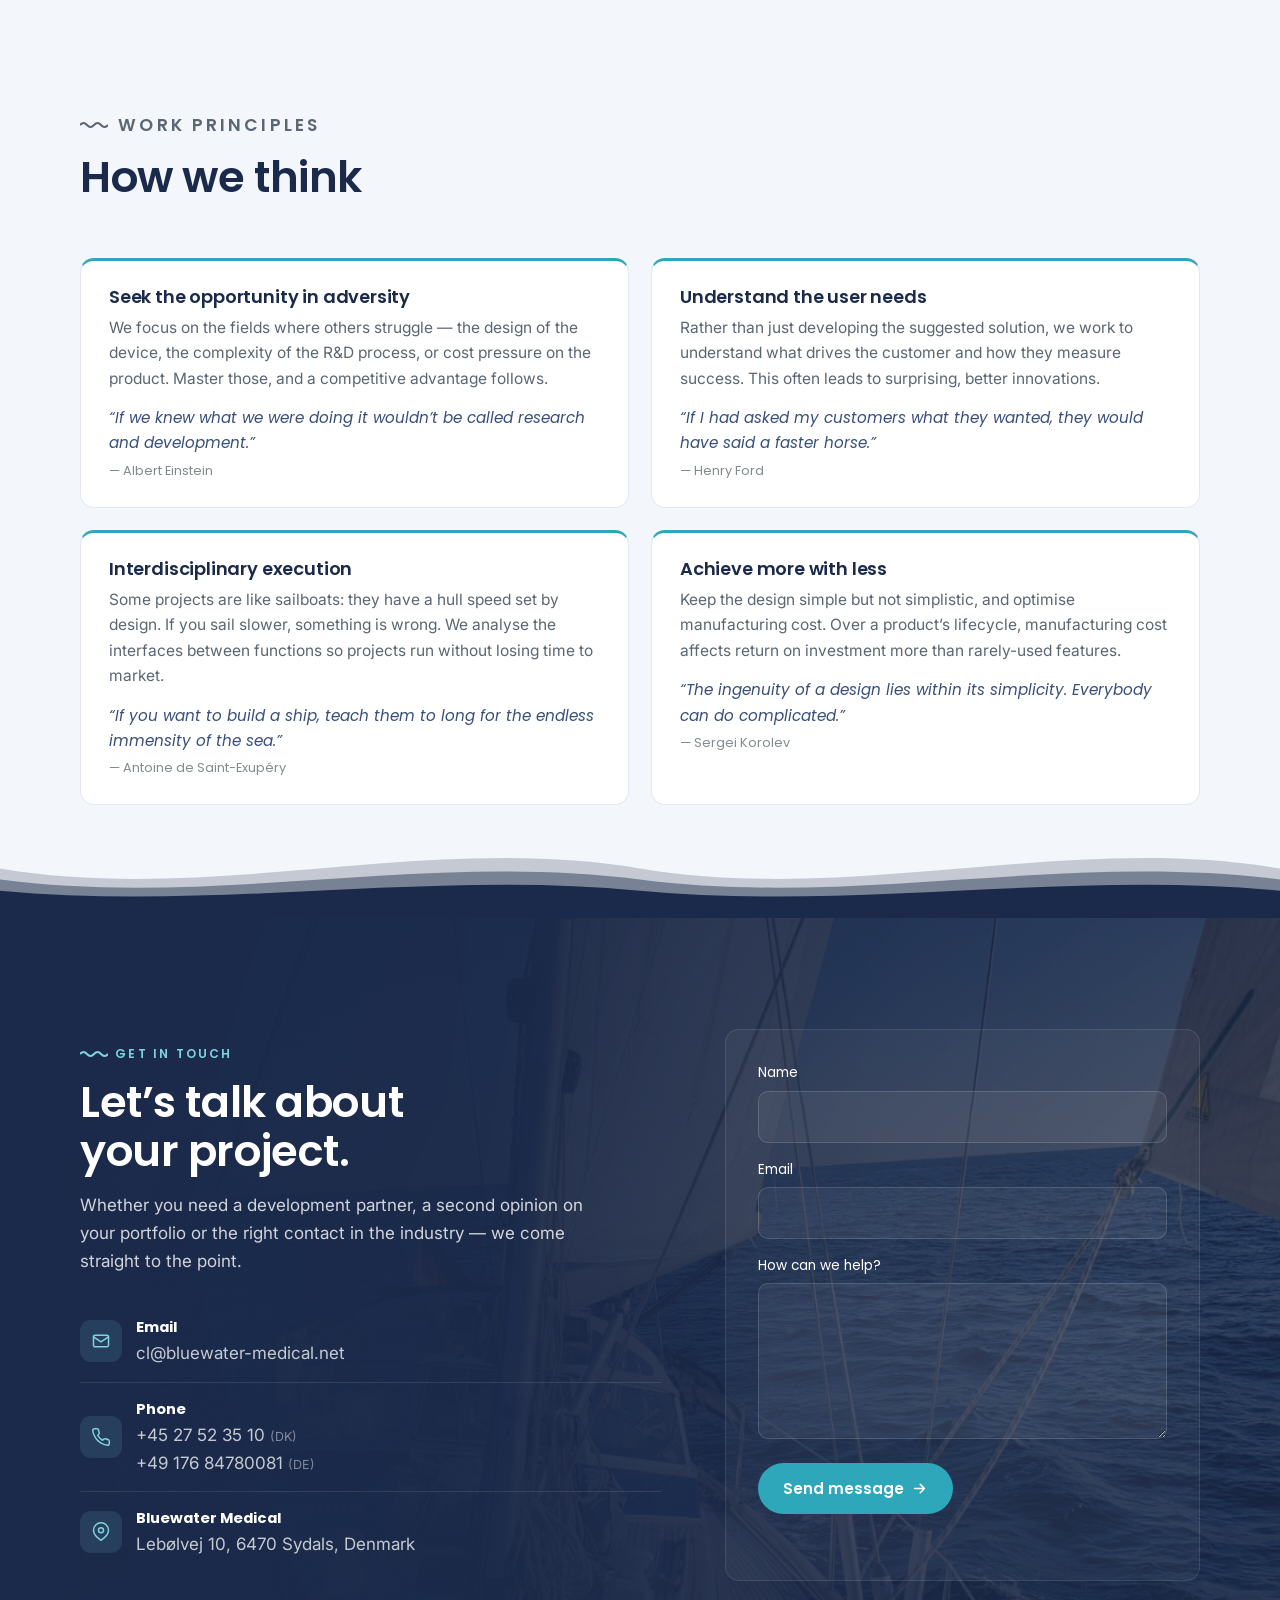
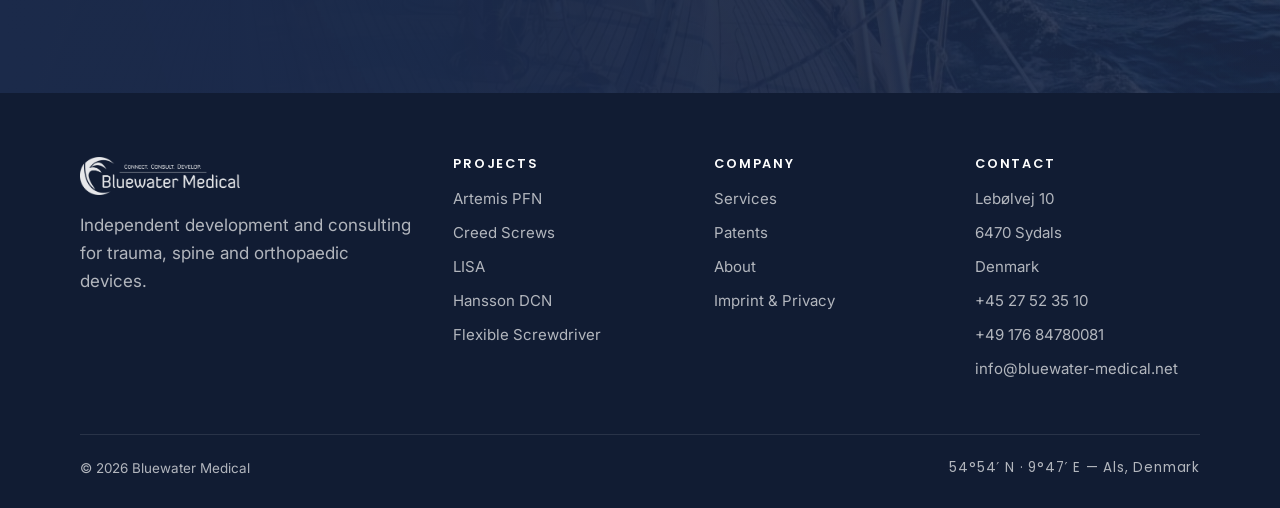
==== commit ad8ebc83: "Update preview: sailing photos, bigger logo, centered projects Co-Authored-By: Claude Opus 5.5 <nore" ====
--- a/about/index.html
+++ b/about/index.html
@@ -39,6 +39,7 @@
 </header>
 <main>
 <section class="page-hero">
+  <div class="photo-bg photo-bg--left" aria-hidden="true"><img src="../assets/img/boat-harbour.jpg" alt="" loading="lazy" style="object-position:center 55%"></div>
   <div class="container">
     <p class="crumbs"><a href="../index.html">Home</a> / About</p>
     <h1>About Bluewater Medical</h1>
@@ -77,6 +78,7 @@
   </div>
 </section>
 <section class="section section--dark" id="contact">
+  <div class="photo-bg photo-bg--left" aria-hidden="true"><img src="../assets/img/boat-deck.jpg" alt="" loading="lazy" style="object-position:center 40%"></div>
   <div class="waves waves--top" aria-hidden="true"><svg class="w1" viewBox="0 0 2880 100" preserveAspectRatio="none"><path fill="#1b2a4a" fill-opacity=".22" d="M0,45 C240,85 480,5 720,45 C960,85 1200,5 1440,45 C1680,85 1920,5 2160,45 C2400,85 2640,5 2880,45 L2880,100 L0,100 Z"/></svg><svg class="w2" viewBox="0 0 2880 100" preserveAspectRatio="none"><path fill="#1b2a4a" fill-opacity=".45" d="M0,45 C240,85 480,5 720,45 C960,85 1200,5 1440,45 C1680,85 1920,5 2160,45 C2400,85 2640,5 2880,45 L2880,100 L0,100 Z"/></svg><svg class="w3" viewBox="0 0 2880 100" preserveAspectRatio="none"><path fill="#1b2a4a" fill-opacity="1" d="M0,45 C240,85 480,5 720,45 C960,85 1200,5 1440,45 C1680,85 1920,5 2160,45 C2400,85 2640,5 2880,45 L2880,100 L0,100 Z"/></svg></div>
   <div class="container contact-band">
     <div class="reveal">
--- a/assets/css/styles.css
+++ b/assets/css/styles.css
@@ -24,7 +24,7 @@
 
   --maxw: 1200px;
   --gutter: clamp(16px, 4vw, 40px);
-  --header-h: 78px;
+  --header-h: 88px;
   --radius: 14px;
   --shadow-sm: 0 1px 2px rgba(17,28,51,.06), 0 2px 8px rgba(17,28,51,.05);
   --shadow:    0 12px 32px rgba(17,28,51,.12);
@@ -38,7 +38,7 @@
 body { font-family: var(--font-text); color: var(--ink); background: var(--white); line-height: 1.65; font-size: 17px; -webkit-font-smoothing: antialiased; }
 img { max-width: 100%; display: block; }
 a { color: var(--navy); text-decoration: none; }
-h1, h2, h3, h4 { font-family: var(--font-display); line-height: 1.12; font-weight: 600; color: var(--navy-900); letter-spacing: -.01em; }
+h1, h2, h3, h4 { text-wrap: balance; font-family: var(--font-display); line-height: 1.12; font-weight: 600; color: var(--navy-900); letter-spacing: -.01em; }
 ul { padding: 0; list-style: none; }
 :focus-visible { outline: 3px solid var(--aqua); outline-offset: 2px; border-radius: 6px; }
 
@@ -76,7 +76,8 @@
 /* ---------------------------------------------------------------- header */
 .site-header { position: fixed; inset: 0 0 auto 0; z-index: 50; height: var(--header-h); background: rgba(17,28,51,.92); backdrop-filter: blur(12px); border-bottom: 1px solid rgba(255,255,255,.08); }
 .nav { height: 100%; display: flex; align-items: center; justify-content: space-between; gap: 24px; }
-.brand img { height: 36px; width: auto; filter: brightness(0) invert(1); }
+.brand img { height: 54px; width: auto; filter: brightness(0) invert(1); }
+@media (max-width: 560px) { .brand img { height: 42px; } }
 .nav-links { display: flex; align-items: center; gap: 6px; }
 .nav-links > li { position: relative; }
 .nav-links > li > a { display: inline-flex; align-items: center; gap: 6px; padding: 10px 14px; font-family: var(--font-display); font-weight: 500; font-size: .95rem; color: rgba(255,255,255,.86); border-radius: 8px; transition: color .2s, background .2s; }
@@ -131,6 +132,14 @@
 .hero-sheet .blueprint img { position: absolute; top: 18px; left: 18px; width: calc(100% - 36px); height: calc(100% - 56px); max-height: none; object-fit: contain; }
 .hero-sheet .blueprint figcaption { font-size: .66rem; }
 
+/* photo backgrounds: the photo only contributes light and shape (luminosity
+   blend over navy), and its edges fade into the section colour */
+.photo-bg { position: absolute; inset: 0; z-index: 0; overflow: hidden; pointer-events: none; }
+.photo-bg img { width: 100%; height: 100%; object-fit: cover; opacity: .34; mix-blend-mode: luminosity; filter: contrast(1.08); }
+.photo-bg::after { content: ""; position: absolute; inset: 0; background: radial-gradient(120% 90% at 70% 50%, transparent 30%, var(--navy-900) 100%), linear-gradient(180deg, rgba(27,42,74,.35), rgba(27,42,74,.15) 50%, rgba(27,42,74,.6)); }
+.photo-bg--left::after { background: linear-gradient(90deg, var(--navy-900) 0%, rgba(27,42,74,.92) 35%, rgba(27,42,74,.55) 70%, rgba(27,42,74,.35) 100%), linear-gradient(180deg, rgba(27,42,74,.3), transparent 40%, rgba(27,42,74,.5)); }
+.section--dark > .container { position: relative; z-index: 1; }
+
 /* animated waves: three layers drifting at different speeds */
 .waves { position: absolute; left: 0; right: 0; height: 90px; overflow: hidden; pointer-events: none; z-index: 3; }
 .waves--bottom { bottom: -1px; }
@@ -143,7 +152,7 @@
 
 /* page hero (subpages) */
 .page-hero { position: relative; color: #fff; background: linear-gradient(160deg, var(--navy) 0%, var(--navy-900) 70%); overflow: hidden; }
-.page-hero::before { content: ""; position: absolute; inset: 0; background-image: linear-gradient(rgba(127,211,224,.07) 1px, transparent 1px), linear-gradient(90deg, rgba(127,211,224,.07) 1px, transparent 1px); background-size: 64px 64px; }
+.page-hero::before { content: ""; position: absolute; inset: 0; z-index: 1;background-image: linear-gradient(rgba(127,211,224,.07) 1px, transparent 1px), linear-gradient(90deg, rgba(127,211,224,.07) 1px, transparent 1px); background-size: 64px 64px; }
 .page-hero .container { position: relative; z-index: 2; padding-top: 56px; padding-bottom: 110px; }
 .page-hero h1 { color: #fff; font-size: clamp(2rem, 4.4vw, 3.2rem); max-width: 820px; }
 .page-hero p { color: rgba(255,255,255,.78); font-size: 1.12rem; max-width: 680px; margin-top: 16px; }
@@ -163,7 +172,7 @@
 
 /* ------------------------------------------------------- project bands */
 .band { padding: clamp(56px, 8vw, 96px) 0; }
-.band:nth-child(even) { background: var(--mist); }
+.band:nth-child(odd) { background: var(--mist); }  /* first band continues the grey intro */
 .band-grid { display: grid; grid-template-columns: 1fr 1fr; gap: clamp(32px, 6vw, 80px); align-items: center; }
 .band:nth-child(even) .band-grid > :last-child { order: -1; }
 .band h2 { font-size: clamp(1.7rem, 3vw, 2.4rem); margin-bottom: 14px; }
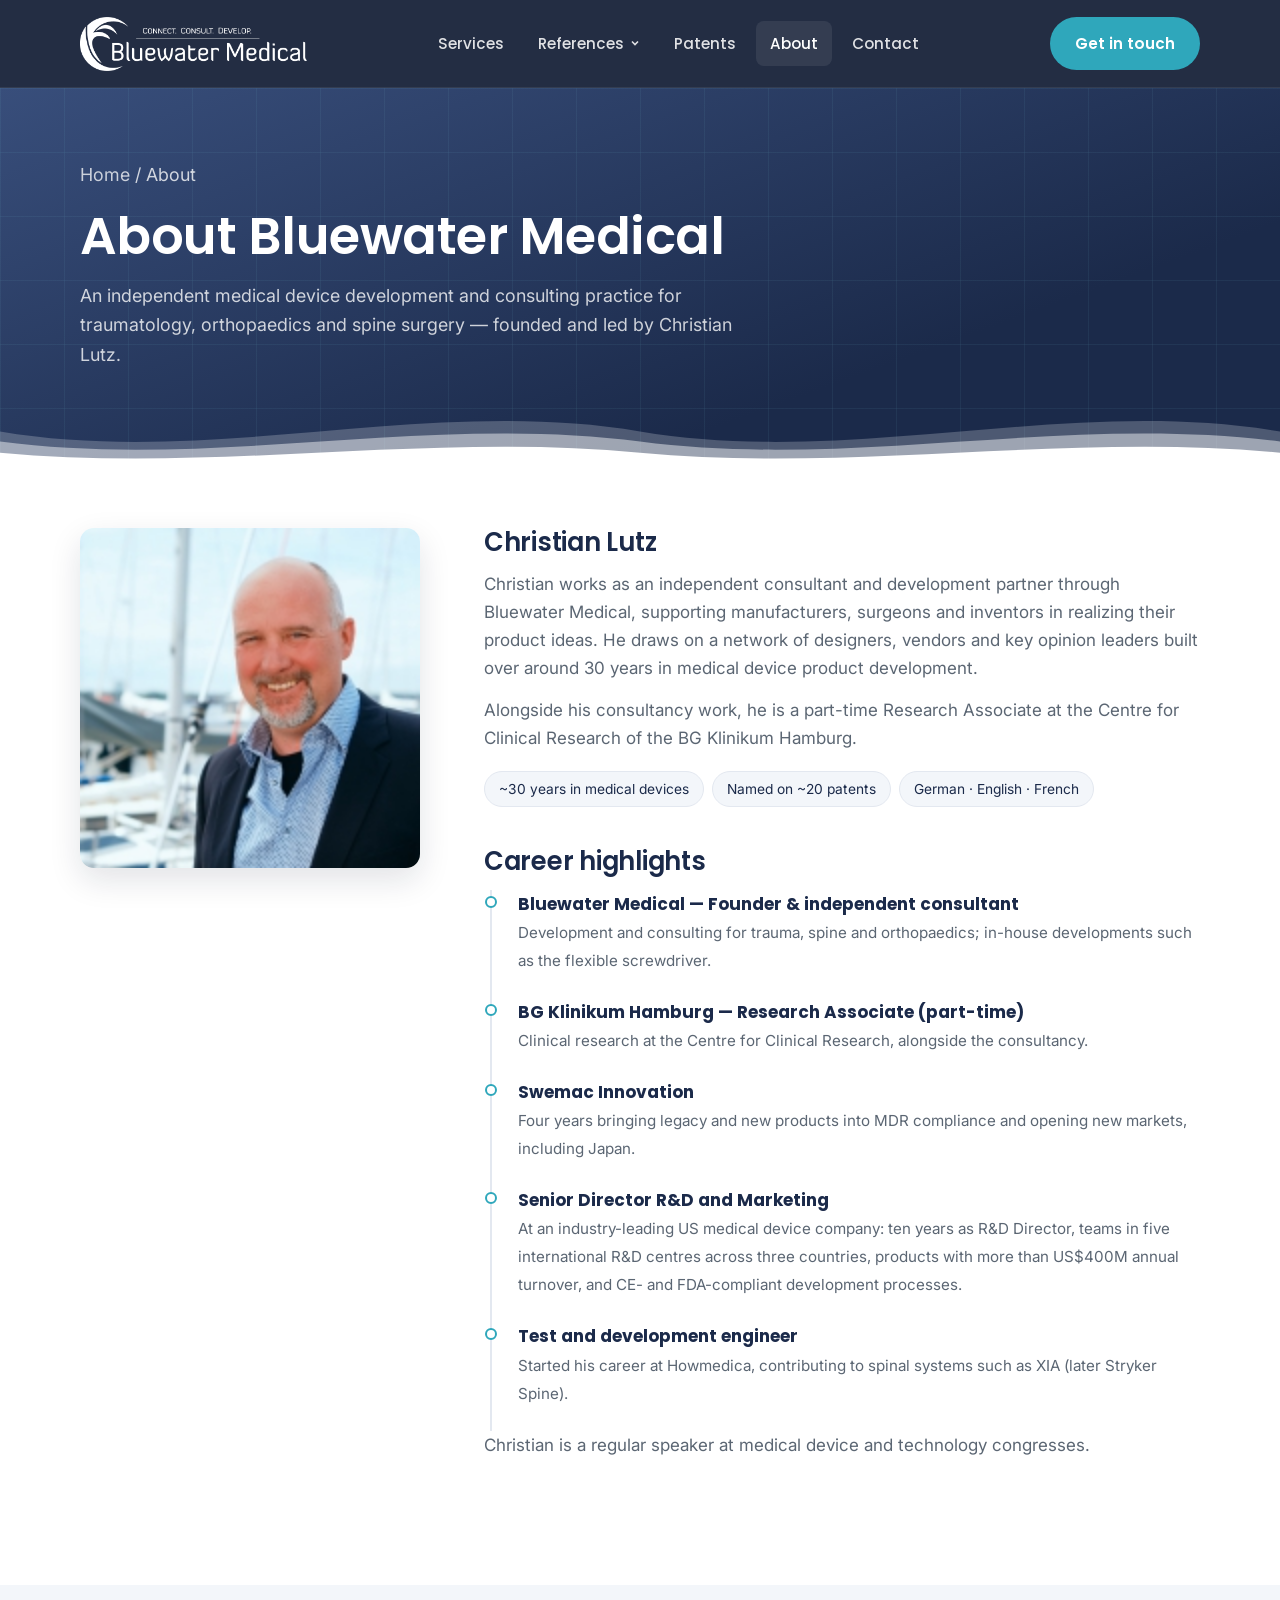
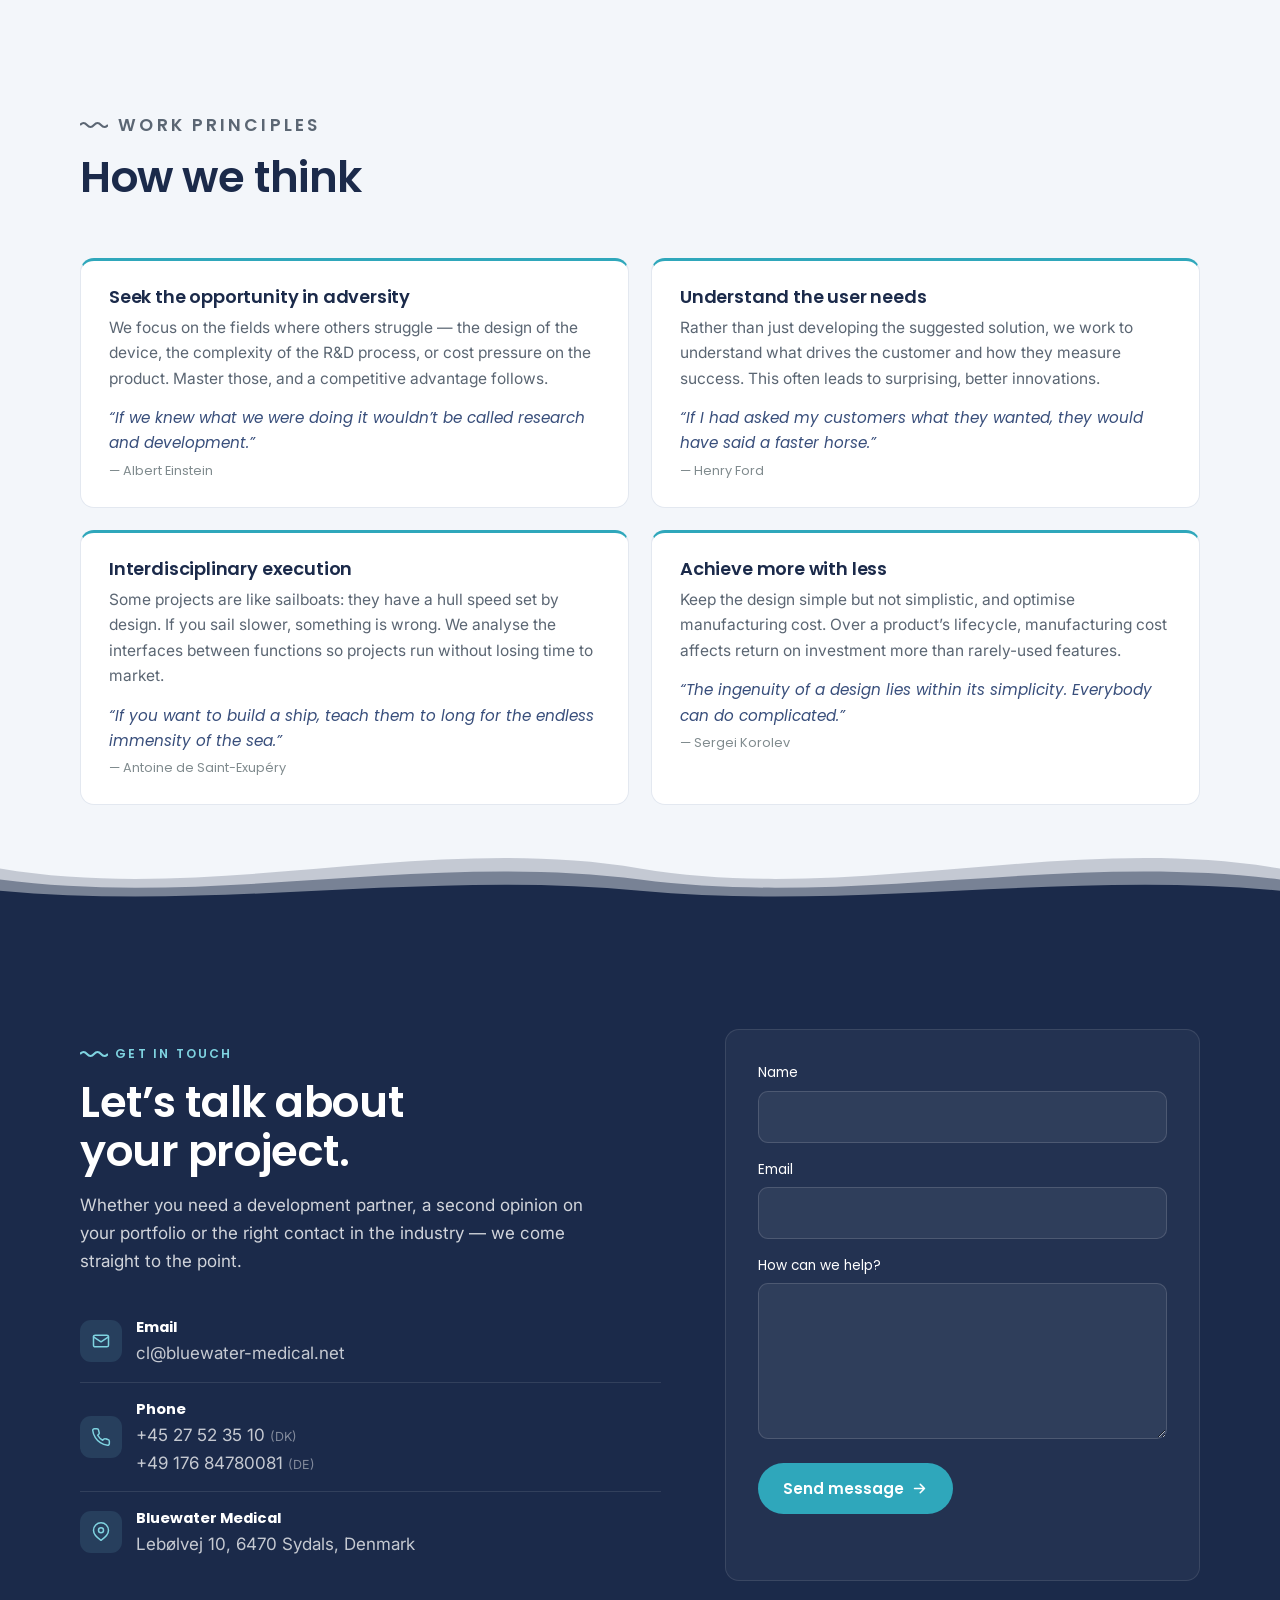
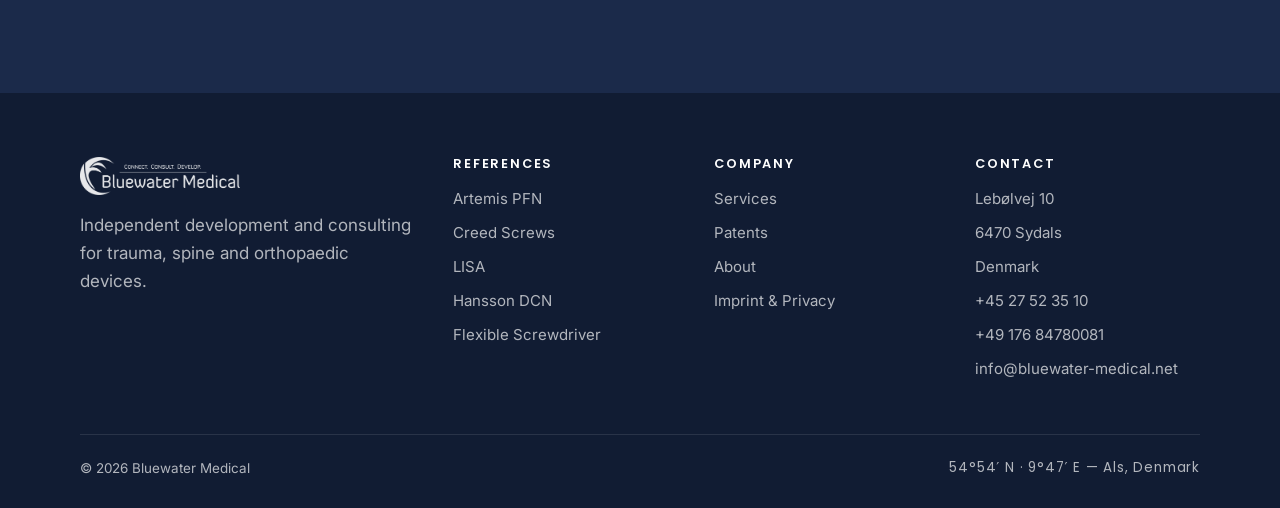
==== commit 0f6224bd: "Update preview: product photos, references, client IP Co-Authored-By: Claude Opus 5.5 <noreply@anthr" ====
--- a/about/index.html
+++ b/about/index.html
@@ -17,18 +17,12 @@
 <link rel="stylesheet" href="../assets/css/styles.css">
 </head>
 <body>
-<svg width="0" height="0" style="position:absolute" aria-hidden="true">
-  <!-- Patent drawings are black ink on white paper: turn the paper transparent
-       (alpha = 1 - brightness) and recolour the ink. -->
-  <filter id="ink-light" color-interpolation-filters="sRGB"><feColorMatrix type="matrix" values="0 0 0 0 .86  0 0 0 0 .95  0 0 0 0 1  -.333 -.333 -.333 1 0"/></filter>
-  <filter id="ink-navy" color-interpolation-filters="sRGB"><feColorMatrix type="matrix" values="0 0 0 0 .22  0 0 0 0 .31  0 0 0 0 .48  -.333 -.333 -.333 1 0"/></filter>
-</svg>
 <header class="site-header" id="siteHeader">
   <div class="container nav">
     <a class="brand" href="../index.html" aria-label="Bluewater Medical home"><img src="../assets/img/logo.png" alt="Bluewater Medical"></a>
     <ul class="nav-links" id="navLinks">
       <li><a href="../index.html#services">Services</a></li>
-      <li class="has-dropdown"><a href="../index.html#projects">Projects <svg class="caret" viewBox="0 0 10 10" fill="none" stroke="currentColor" stroke-width="1.6"><path d="M2 3.5 5 6.5 8 3.5"/></svg></a><div class="dropdown"><a href="../projects/artemis-pfn/index.html"><b>Artemis PFN</b><span>GLW Medical</span></a><a href="../projects/creed-screws/index.html"><b>Creed Screws</b><span>GLW Medical</span></a><a href="../projects/lisa/index.html"><b>LISA</b><span>Backbone · Companion Spine</span></a><a href="../projects/hansson-dcn/index.html"><b>Hansson DCN</b><span>Swemac</span></a><a href="../projects/flexible-screwdriver/index.html"><b>Flexible Screwdriver</b><span>Bluewater Medical development</span></a></div></li>
+      <li class="has-dropdown"><a href="../index.html#references">References <svg class="caret" viewBox="0 0 10 10" fill="none" stroke="currentColor" stroke-width="1.6"><path d="M2 3.5 5 6.5 8 3.5"/></svg></a><div class="dropdown"><a href="../references/artemis-pfn/index.html"><b>Artemis PFN</b><span>GLW Medical</span></a><a href="../references/creed-screws/index.html"><b>Creed Screws</b><span>GLW Medical</span></a><a href="../references/lisa/index.html"><b>LISA</b><span>Backbone · Companion Spine</span></a><a href="../references/hansson-dcn/index.html"><b>Hansson DCN</b><span>Swemac</span></a><a href="../references/flexible-screwdriver/index.html"><b>Flexible Screwdriver</b><span>Bluewater Medical development</span></a></div></li>
       <li><a href="../patents/index.html">Patents</a></li>
       <li><a href="../about/index.html" class="active">About</a></li>
       <li><a href="../index.html#contact">Contact</a></li>
@@ -39,7 +33,6 @@
 </header>
 <main>
 <section class="page-hero">
-  <div class="photo-bg photo-bg--left" aria-hidden="true"><img src="../assets/img/boat-harbour.jpg" alt="" loading="lazy" style="object-position:center 55%"></div>
   <div class="container">
     <p class="crumbs"><a href="../index.html">Home</a> / About</p>
     <h1>About Bluewater Medical</h1>
@@ -78,7 +71,6 @@
   </div>
 </section>
 <section class="section section--dark" id="contact">
-  <div class="photo-bg photo-bg--left" aria-hidden="true"><img src="../assets/img/boat-deck.jpg" alt="" loading="lazy" style="object-position:center 40%"></div>
   <div class="waves waves--top" aria-hidden="true"><svg class="w1" viewBox="0 0 2880 100" preserveAspectRatio="none"><path fill="#1b2a4a" fill-opacity=".22" d="M0,45 C240,85 480,5 720,45 C960,85 1200,5 1440,45 C1680,85 1920,5 2160,45 C2400,85 2640,5 2880,45 L2880,100 L0,100 Z"/></svg><svg class="w2" viewBox="0 0 2880 100" preserveAspectRatio="none"><path fill="#1b2a4a" fill-opacity=".45" d="M0,45 C240,85 480,5 720,45 C960,85 1200,5 1440,45 C1680,85 1920,5 2160,45 C2400,85 2640,5 2880,45 L2880,100 L0,100 Z"/></svg><svg class="w3" viewBox="0 0 2880 100" preserveAspectRatio="none"><path fill="#1b2a4a" fill-opacity="1" d="M0,45 C240,85 480,5 720,45 C960,85 1200,5 1440,45 C1680,85 1920,5 2160,45 C2400,85 2640,5 2880,45 L2880,100 L0,100 Z"/></svg></div>
   <div class="container contact-band">
     <div class="reveal">
@@ -106,7 +98,7 @@
   <div class="container">
     <div class="footer-grid">
       <div><img src="../assets/img/logo.png" alt="Bluewater Medical"><p>Independent development and consulting for trauma, spine and orthopaedic devices.</p></div>
-      <div><h4>Projects</h4><ul><li><a href="../projects/artemis-pfn/index.html">Artemis PFN</a></li><li><a href="../projects/creed-screws/index.html">Creed Screws</a></li><li><a href="../projects/lisa/index.html">LISA</a></li><li><a href="../projects/hansson-dcn/index.html">Hansson DCN</a></li><li><a href="../projects/flexible-screwdriver/index.html">Flexible Screwdriver</a></li></ul></div>
+      <div><h4>References</h4><ul><li><a href="../references/artemis-pfn/index.html">Artemis PFN</a></li><li><a href="../references/creed-screws/index.html">Creed Screws</a></li><li><a href="../references/lisa/index.html">LISA</a></li><li><a href="../references/hansson-dcn/index.html">Hansson DCN</a></li><li><a href="../references/flexible-screwdriver/index.html">Flexible Screwdriver</a></li></ul></div>
       <div><h4>Company</h4><ul><li><a href="../index.html#services">Services</a></li><li><a href="../patents/index.html">Patents</a></li><li><a href="../about/index.html">About</a></li><li><a href="../imprint/index.html">Imprint &amp; Privacy</a></li></ul></div>
       <div><h4>Contact</h4><ul><li>Lebølvej 10</li><li>6470 Sydals</li><li>Denmark</li><li><a href="tel:+4527523510">+45 27 52 35 10</a></li><li><a href="tel:+4917684780081">+49 176 84780081</a></li><li><a href="mailto:info@bluewater-medical.net">info@bluewater-medical.net</a></li></ul></div>
     </div>
--- a/assets/css/styles.css
+++ b/assets/css/styles.css
@@ -1,7 +1,8 @@
 /* ==========================================================================
    Bluewater Medical — stylesheet
    Brand navy #384e7b + slate #808b8e (from the logo), maritime aqua accent.
-   Patent drawings are shown "blueprint" style (white lines on navy grid).
+   Product photos are cut out and shown on a soft "studio" plate with a faint
+   engineering grid, light on pale sections and glowing on navy.
    ========================================================================== */
 
 :root {
@@ -94,26 +95,26 @@
 .nav-toggle span { display: block; width: 24px; height: 2px; background: #fff; margin: 5px 0; border-radius: 2px; }
 main { padding-top: var(--header-h); }
 
-/* ------------------------------------------------------- blueprint figure */
-.blueprint {
-  position: relative; border-radius: var(--radius); overflow: hidden;
-  background-color: var(--navy-900);
-  background-image:
-    linear-gradient(rgba(127,211,224,.09) 1px, transparent 1px),
-    linear-gradient(90deg, rgba(127,211,224,.09) 1px, transparent 1px),
-    linear-gradient(rgba(127,211,224,.04) 1px, transparent 1px),
-    linear-gradient(90deg, rgba(127,211,224,.04) 1px, transparent 1px);
-  background-size: 60px 60px, 60px 60px, 12px 12px, 12px 12px;
-  display: grid; place-items: center; padding: 36px;
-  border: 1px solid rgba(127,211,224,.18);
-}
-.blueprint img { width: 100%; max-height: 260px; object-fit: contain; filter: url(#ink-light); }
-.blueprint figcaption { position: absolute; left: 18px; bottom: 14px; right: 18px; font-family: var(--font-display); font-size: .74rem; letter-spacing: .08em; text-transform: uppercase; color: var(--aqua-300); display: flex; justify-content: space-between; gap: 10px; }
-.blueprint figcaption span:last-child { color: rgba(255,255,255,.5); }
-.blueprint--light { background-color: #fff; background-image: linear-gradient(rgba(56,78,123,.07) 1px, transparent 1px), linear-gradient(90deg, rgba(56,78,123,.07) 1px, transparent 1px); background-size: 24px 24px; border-color: var(--line); }
-.blueprint--light img { filter: url(#ink-navy); }
-.blueprint--light figcaption { color: var(--navy); }
-.blueprint--light figcaption span:last-child { color: var(--slate); }
+/* ---------------------------------------------------------- product shot */
+.shot {
+  position: relative; margin: 0; border-radius: var(--radius); overflow: hidden;
+  display: grid; place-items: center; padding: 28px 28px 52px;
+  background:
+    radial-gradient(70% 60% at 50% 45%, #fff 0%, rgba(255,255,255,0) 100%),
+    linear-gradient(rgba(56,78,123,.05) 1px, transparent 1px) 0 0 / 28px 28px,
+    linear-gradient(90deg, rgba(56,78,123,.05) 1px, transparent 1px) 0 0 / 28px 28px,
+    linear-gradient(180deg, #f7fafc, var(--mist));
+  border: 1px solid var(--line);
+}
+.shot img { width: 100%; height: 100%; max-height: 340px; object-fit: contain; filter: drop-shadow(0 18px 22px rgba(17,28,51,.18)); transition: transform .6s var(--ease); }
+.shot figcaption { position: absolute; left: 18px; bottom: 14px; right: 18px; font-family: var(--font-display); font-size: .74rem; letter-spacing: .08em; text-transform: uppercase; color: var(--navy); display: flex; justify-content: space-between; gap: 10px; }
+.shot figcaption span:last-child { color: var(--slate); text-transform: none; letter-spacing: .02em; }
+.shot--dark { background: radial-gradient(60% 55% at 50% 45%, rgba(127,211,224,.22), transparent 70%), rgba(17,28,51,.55); border-color: rgba(127,211,224,.18); }
+.shot--dark img { filter: drop-shadow(0 16px 24px rgba(0,0,0,.45)); }
+.shot--dark figcaption { color: var(--aqua-300); }
+.shot--dark figcaption span:last-child { color: rgba(255,255,255,.5); }
+a:hover .shot img, .band .shot:hover img { transform: scale(1.03); }
+.sticky .shot + .shot { margin-top: 18px; }
 
 /* ------------------------------------------------------------------- hero */
 .hero { position: relative; overflow: hidden; color: #fff; background: radial-gradient(900px 500px at 85% 10%, rgba(47,167,187,.35), transparent 60%), linear-gradient(160deg, var(--navy) 0%, var(--navy-900) 60%, var(--navy-950) 100%); }
@@ -127,18 +128,10 @@
 .hero-focus li { font-family: var(--font-display); font-size: .82rem; letter-spacing: .06em; padding: 7px 14px; border: 1px solid rgba(255,255,255,.22); border-radius: 999px; color: rgba(255,255,255,.85); }
 /* hero "drawing sheet": one large figure over two small ones, no overlap */
 .hero-sheet { display: grid; grid-template-columns: 1fr 1fr; gap: 14px; }
-.hero-sheet .blueprint { background-color: rgba(17,28,51,.55); padding: 22px 22px 44px; aspect-ratio: 4 / 3; }
-.hero-sheet .blueprint:first-child { grid-column: 1 / -1; aspect-ratio: 16 / 8; }
-.hero-sheet .blueprint img { position: absolute; top: 18px; left: 18px; width: calc(100% - 36px); height: calc(100% - 56px); max-height: none; object-fit: contain; }
-.hero-sheet .blueprint figcaption { font-size: .66rem; }
-
-/* photo backgrounds: the photo only contributes light and shape (luminosity
-   blend over navy), and its edges fade into the section colour */
-.photo-bg { position: absolute; inset: 0; z-index: 0; overflow: hidden; pointer-events: none; }
-.photo-bg img { width: 100%; height: 100%; object-fit: cover; opacity: .34; mix-blend-mode: luminosity; filter: contrast(1.08); }
-.photo-bg::after { content: ""; position: absolute; inset: 0; background: radial-gradient(120% 90% at 70% 50%, transparent 30%, var(--navy-900) 100%), linear-gradient(180deg, rgba(27,42,74,.35), rgba(27,42,74,.15) 50%, rgba(27,42,74,.6)); }
-.photo-bg--left::after { background: linear-gradient(90deg, var(--navy-900) 0%, rgba(27,42,74,.92) 35%, rgba(27,42,74,.55) 70%, rgba(27,42,74,.35) 100%), linear-gradient(180deg, rgba(27,42,74,.3), transparent 40%, rgba(27,42,74,.5)); }
-.section--dark > .container { position: relative; z-index: 1; }
+.hero-sheet .shot { padding: 22px 22px 44px; aspect-ratio: 4 / 3; }
+.hero-sheet .shot:first-child { grid-column: 1 / -1; aspect-ratio: 16 / 8; }
+.hero-sheet .shot img { position: absolute; top: 18px; left: 18px; width: calc(100% - 36px); height: calc(100% - 56px); max-height: none; object-fit: contain; }
+.hero-sheet .shot figcaption { font-size: .66rem; }
 
 /* animated waves: three layers drifting at different speeds */
 .waves { position: absolute; left: 0; right: 0; height: 90px; overflow: hidden; pointer-events: none; z-index: 3; }
@@ -152,7 +145,7 @@
 
 /* page hero (subpages) */
 .page-hero { position: relative; color: #fff; background: linear-gradient(160deg, var(--navy) 0%, var(--navy-900) 70%); overflow: hidden; }
-.page-hero::before { content: ""; position: absolute; inset: 0; z-index: 1;background-image: linear-gradient(rgba(127,211,224,.07) 1px, transparent 1px), linear-gradient(90deg, rgba(127,211,224,.07) 1px, transparent 1px); background-size: 64px 64px; }
+.page-hero::before { content: ""; position: absolute; inset: 0; background-image: linear-gradient(rgba(127,211,224,.07) 1px, transparent 1px), linear-gradient(90deg, rgba(127,211,224,.07) 1px, transparent 1px); background-size: 64px 64px; }
 .page-hero .container { position: relative; z-index: 2; padding-top: 56px; padding-bottom: 110px; }
 .page-hero h1 { color: #fff; font-size: clamp(2rem, 4.4vw, 3.2rem); max-width: 820px; }
 .page-hero p { color: rgba(255,255,255,.78); font-size: 1.12rem; max-width: 680px; margin-top: 16px; }
@@ -177,8 +170,11 @@
 .band:nth-child(even) .band-grid > :last-child { order: -1; }
 .band h2 { font-size: clamp(1.7rem, 3vw, 2.4rem); margin-bottom: 14px; }
 .band p { color: var(--muted); margin-bottom: 18px; }
-.band ul.ticks { margin: 0 0 26px; }
-.band .blueprint { aspect-ratio: 4 / 3; }
+.band ul.ticks { margin: 0 0 22px; }
+.ip-note { display: inline-flex; flex-wrap: wrap; align-items: baseline; gap: 4px 10px; margin: 0 0 26px; padding: 10px 14px; border-left: 3px solid var(--aqua); background: rgba(47,167,187,.08); border-radius: 0 8px 8px 0; font-size: .92rem; color: var(--muted); }
+.ip-note b { font-family: var(--font-display); font-size: .72rem; letter-spacing: .1em; text-transform: uppercase; color: var(--aqua); }
+.band .shot { aspect-ratio: 4 / 3; }
+.band .shot img { position: absolute; inset: 28px 28px 52px; width: calc(100% - 56px); height: calc(100% - 80px); max-height: none; }
 
 ul.ticks { display: grid; gap: 10px; }
 ul.ticks li { position: relative; padding-left: 28px; }
@@ -186,20 +182,21 @@
 
 /* ------------------------------------------------------------- quote band */
 .quote-band { position: relative; text-align: center; }
-.quote-band blockquote { font-family: var(--font-display); font-weight: 500; font-size: clamp(1.4rem, 2.8vw, 2.1rem); line-height: 1.35; color: #fff; max-width: 880px; margin-inline: auto; }
+.quote-band blockquote { font-family: var(--font-display); font-weight: 500; font-size: clamp(1.2rem, 2.2vw, 1.6rem); line-height: 1.35; color: #fff; max-width: 880px; margin-inline: auto; }
 .quote-band cite { display: block; margin-top: 18px; font-style: normal; color: var(--aqua-300); font-family: var(--font-display); letter-spacing: .06em; font-size: .9rem; }
 
 /* ---------------------------------------------------------------- patents */
 .patent-teaser { display: grid; grid-template-columns: repeat(4, 1fr); gap: 16px; }
-.patent-teaser .blueprint { aspect-ratio: 1; padding: 22px 22px 44px; }
-.patent-teaser .blueprint img { max-height: 150px; }
+.patent-teaser .shot { aspect-ratio: 1; padding: 22px 22px 44px; }
+.patent-teaser .shot img { position: absolute; inset: 18px 18px 44px; width: calc(100% - 36px); height: calc(100% - 62px); max-height: none; }
+.patent-teaser .shot figcaption { font-size: .66rem; flex-direction: column; gap: 2px; }
 .field-group { margin-bottom: 56px; }
 .field-group > h2 { font-size: 1.5rem; margin-bottom: 22px; display: flex; align-items: center; gap: 14px; }
 .field-group > h2::after { content: ""; flex: 1; height: 1px; background: var(--line); }
 .patent-list { display: grid; grid-template-columns: repeat(2, 1fr); gap: 22px; }
 .patent-card { display: grid; grid-template-columns: 220px 1fr; background: #fff; border: 1px solid var(--line); border-radius: var(--radius); overflow: hidden; box-shadow: var(--shadow-sm); }
-.patent-card .blueprint { border-radius: 0; border: 0; padding: 18px; }
-.patent-card .blueprint img { max-height: 150px; }
+.patent-card .shot { border-radius: 0; border: 0; border-right: 1px solid var(--line); padding: 18px; }
+.patent-card .shot img { max-height: 170px; }
 .patent-card .body { padding: 22px 24px; }
 .patent-card .no { font-family: var(--font-display); font-size: .78rem; letter-spacing: .06em; color: var(--aqua); font-weight: 600; }
 .patent-card h3 { font-size: 1.08rem; margin: 6px 0 8px; }
@@ -214,6 +211,10 @@
 .aside-card { background: #fff; border: 1px solid var(--line); border-radius: var(--radius); padding: 26px; box-shadow: var(--shadow-sm); margin-top: 22px; }
 .aside-card h3 { font-size: 1rem; margin-bottom: 10px; }
 .aside-card p { font-size: .93rem; color: var(--muted); margin-bottom: 14px; }
+.patent-refs { list-style: none; padding: 0; margin: 0; display: grid; gap: 12px; }
+.patent-refs a { font-family: var(--font-display); font-weight: 600; font-size: .9rem; color: var(--navy); }
+.patent-refs a:hover { color: var(--aqua); }
+.patent-refs span { display: block; font-size: .84rem; color: var(--muted); line-height: 1.45; }
 .sticky { position: sticky; top: calc(var(--header-h) + 24px); }
 .pager { display: flex; justify-content: space-between; gap: 16px; border-top: 1px solid var(--line); margin-top: 56px; padding-top: 28px; }
 .pager a { font-family: var(--font-display); font-weight: 600; }
@@ -236,6 +237,8 @@
 .principle { background: #fff; border: 1px solid var(--line); border-top: 3px solid var(--aqua); border-radius: var(--radius); padding: 26px 28px; }
 .principle h3 { font-size: 1.12rem; margin-bottom: 8px; }
 .principle p { color: var(--muted); font-size: .97rem; }
+.testimonial { margin: 32px 0 0; padding: 26px 28px; background: var(--mist); border-left: 3px solid var(--aqua); border-radius: 0 var(--radius) var(--radius) 0; font-family: var(--font-display); font-weight: 500; font-size: 1.05rem; line-height: 1.55; color: var(--navy-900); }
+.testimonial cite { display: block; margin-top: 12px; font-style: normal; font-family: var(--font-text); font-weight: 500; font-size: .9rem; color: var(--aqua); }
 .principle blockquote { margin-top: 14px; font-family: var(--font-display); font-style: italic; color: var(--navy); font-size: .95rem; }
 .principle cite { display: block; font-style: normal; color: var(--slate); font-size: .8rem; margin-top: 4px; }
 
@@ -313,13 +316,14 @@
   .dropdown a:hover { background: transparent; color: #fff; }
   .dropdown a span { display: none; }
   .nav-cta { display: none; }
-  .hero-sheet .blueprint:not(:first-child) { display: none; }
+  .hero-sheet .shot:not(:first-child) { display: none; }
   .hero-grid { min-height: 0; }
   .waves { height: 60px; }
   .waves--top { top: -59px; }
 }
 @media (max-width: 560px) {
   .patent-card { grid-template-columns: 1fr; }
+  .patent-card .shot { border-right: 0; border-bottom: 1px solid var(--line); }
   .footer-grid { grid-template-columns: 1fr; }
   .patent-teaser { grid-template-columns: 1fr 1fr; gap: 10px; }
 }
